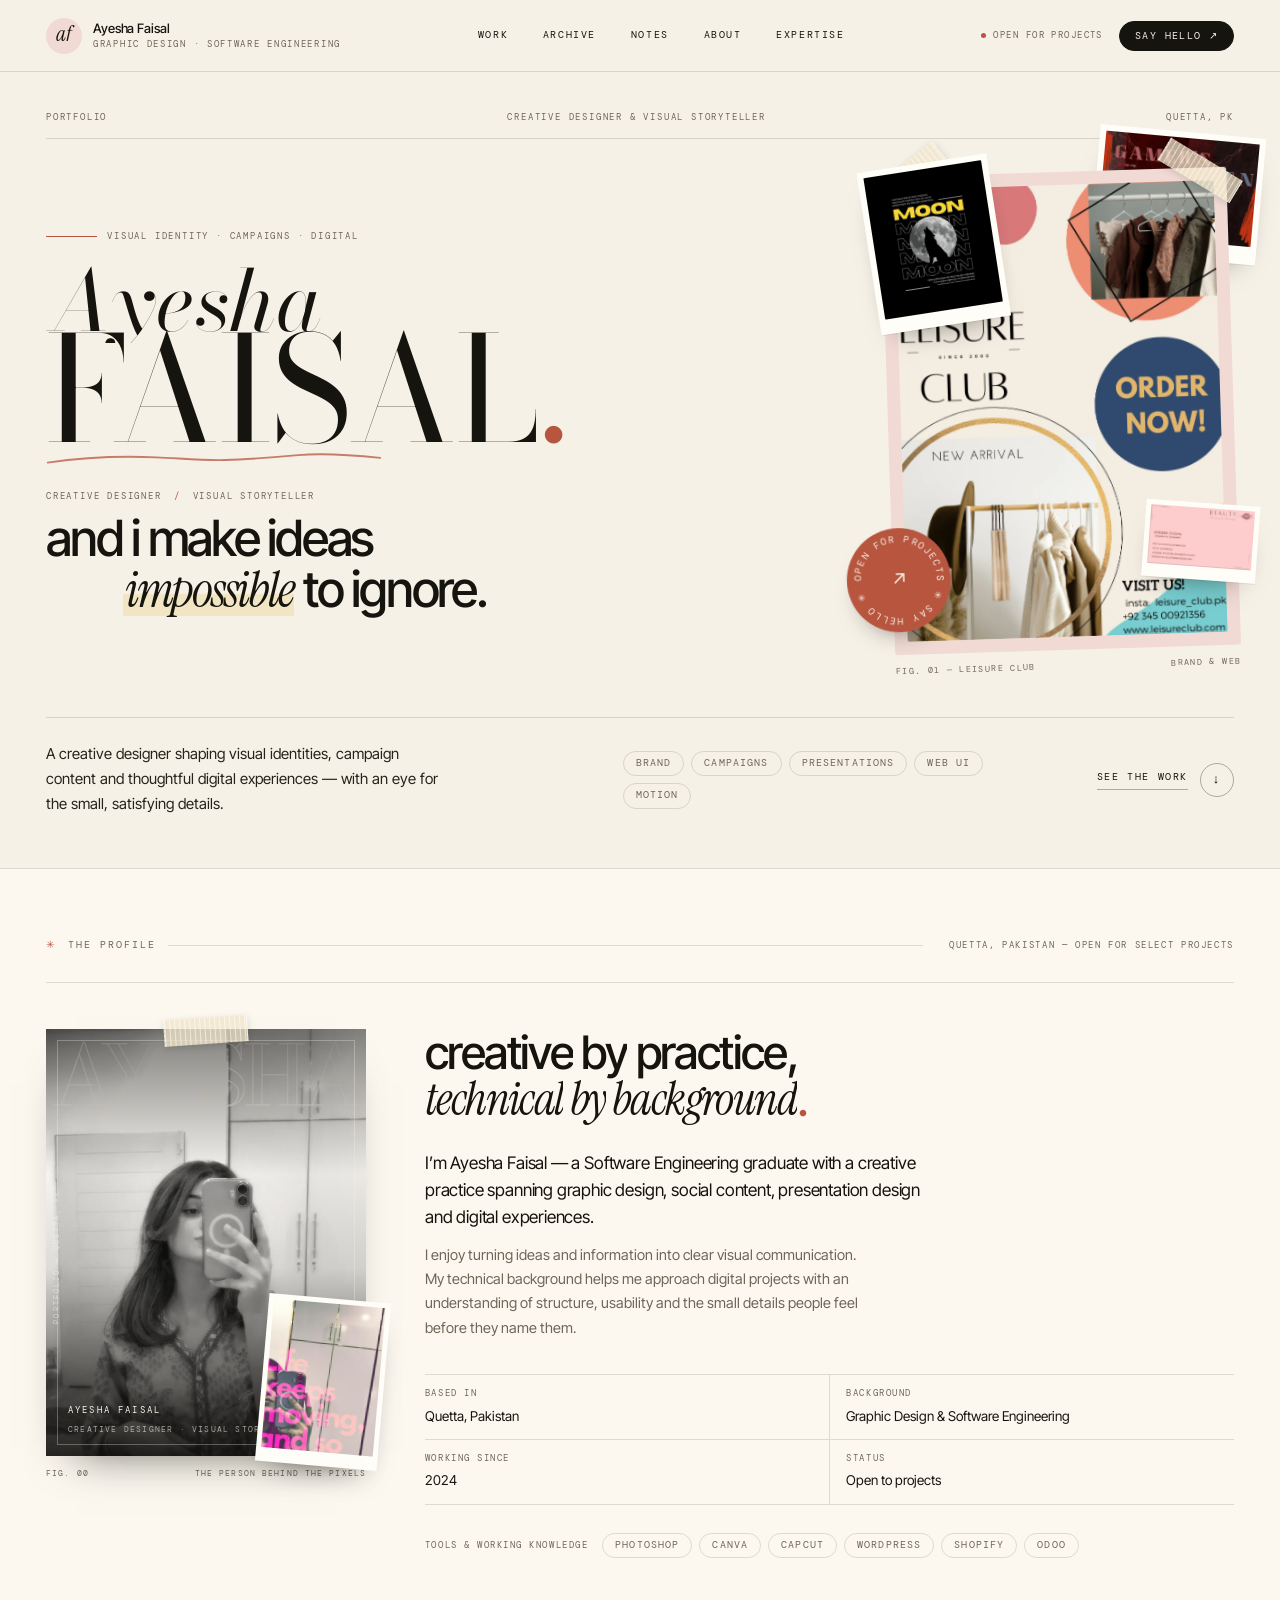
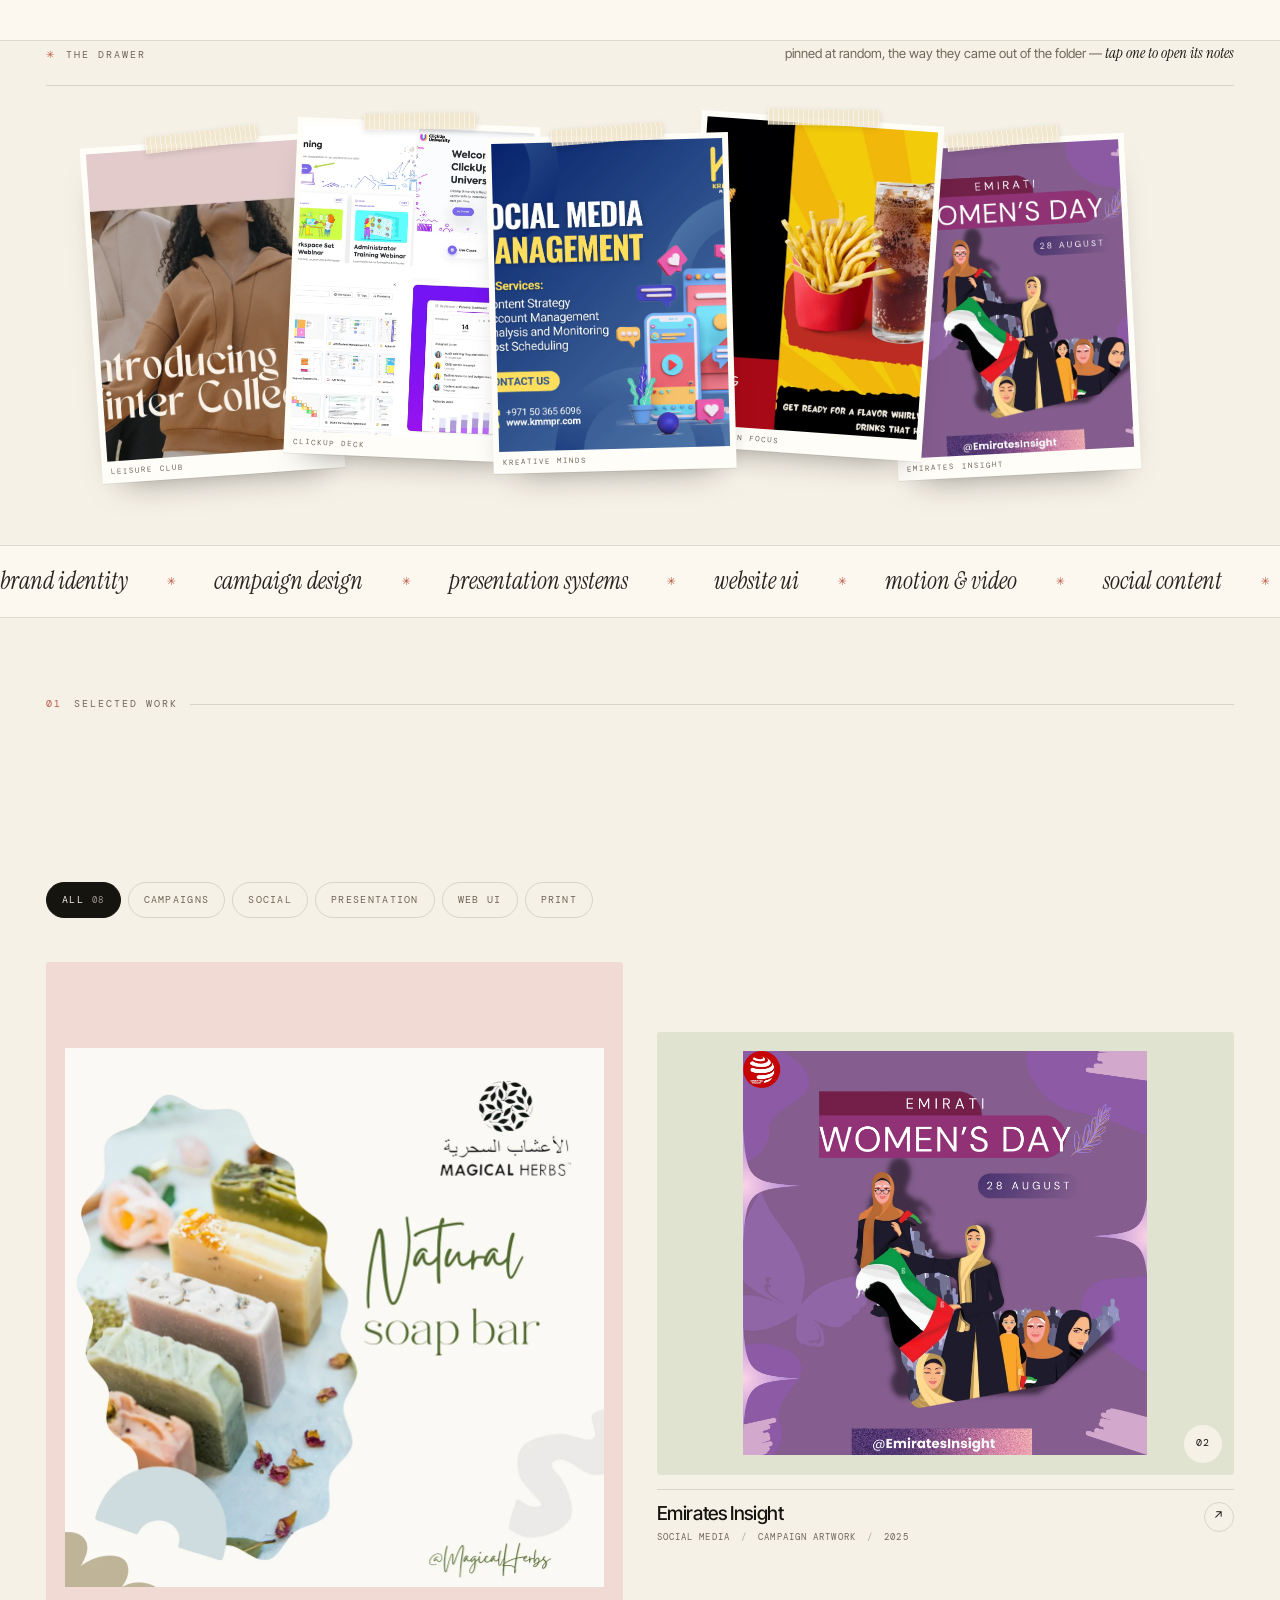
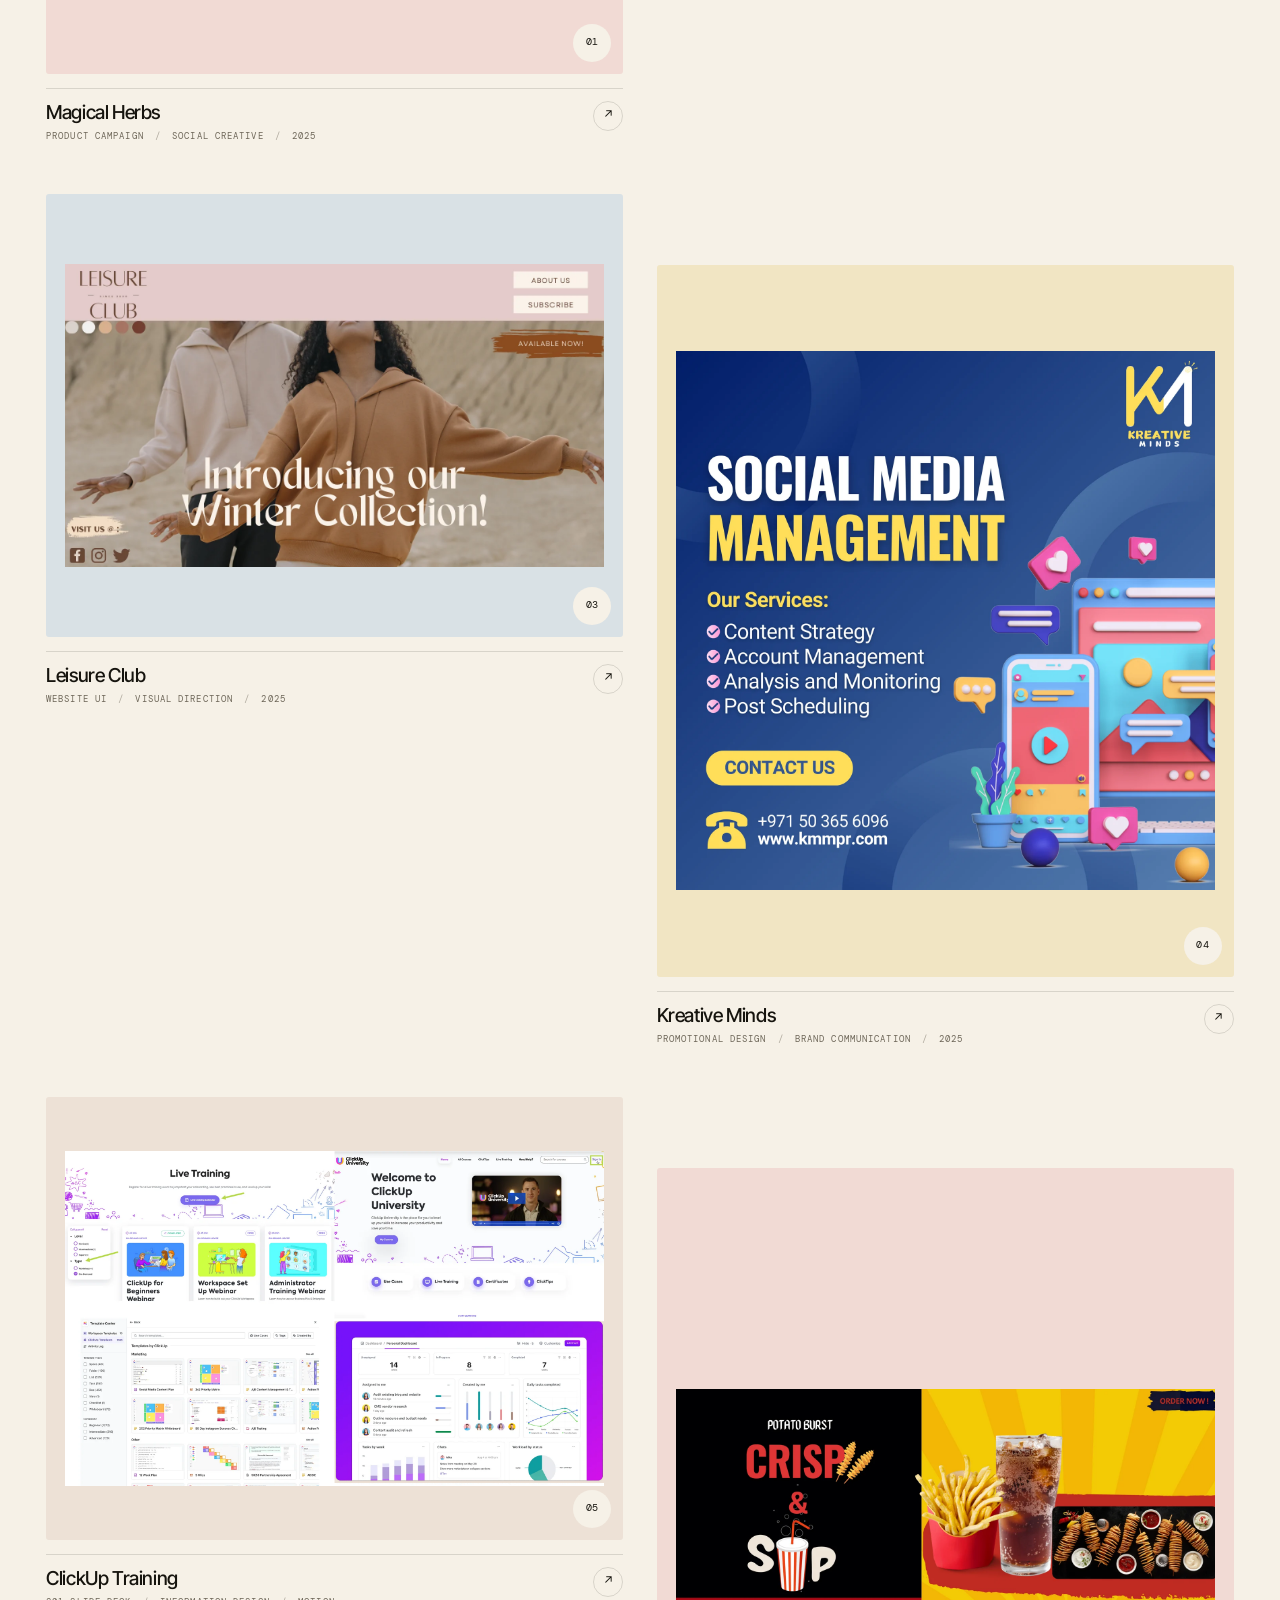
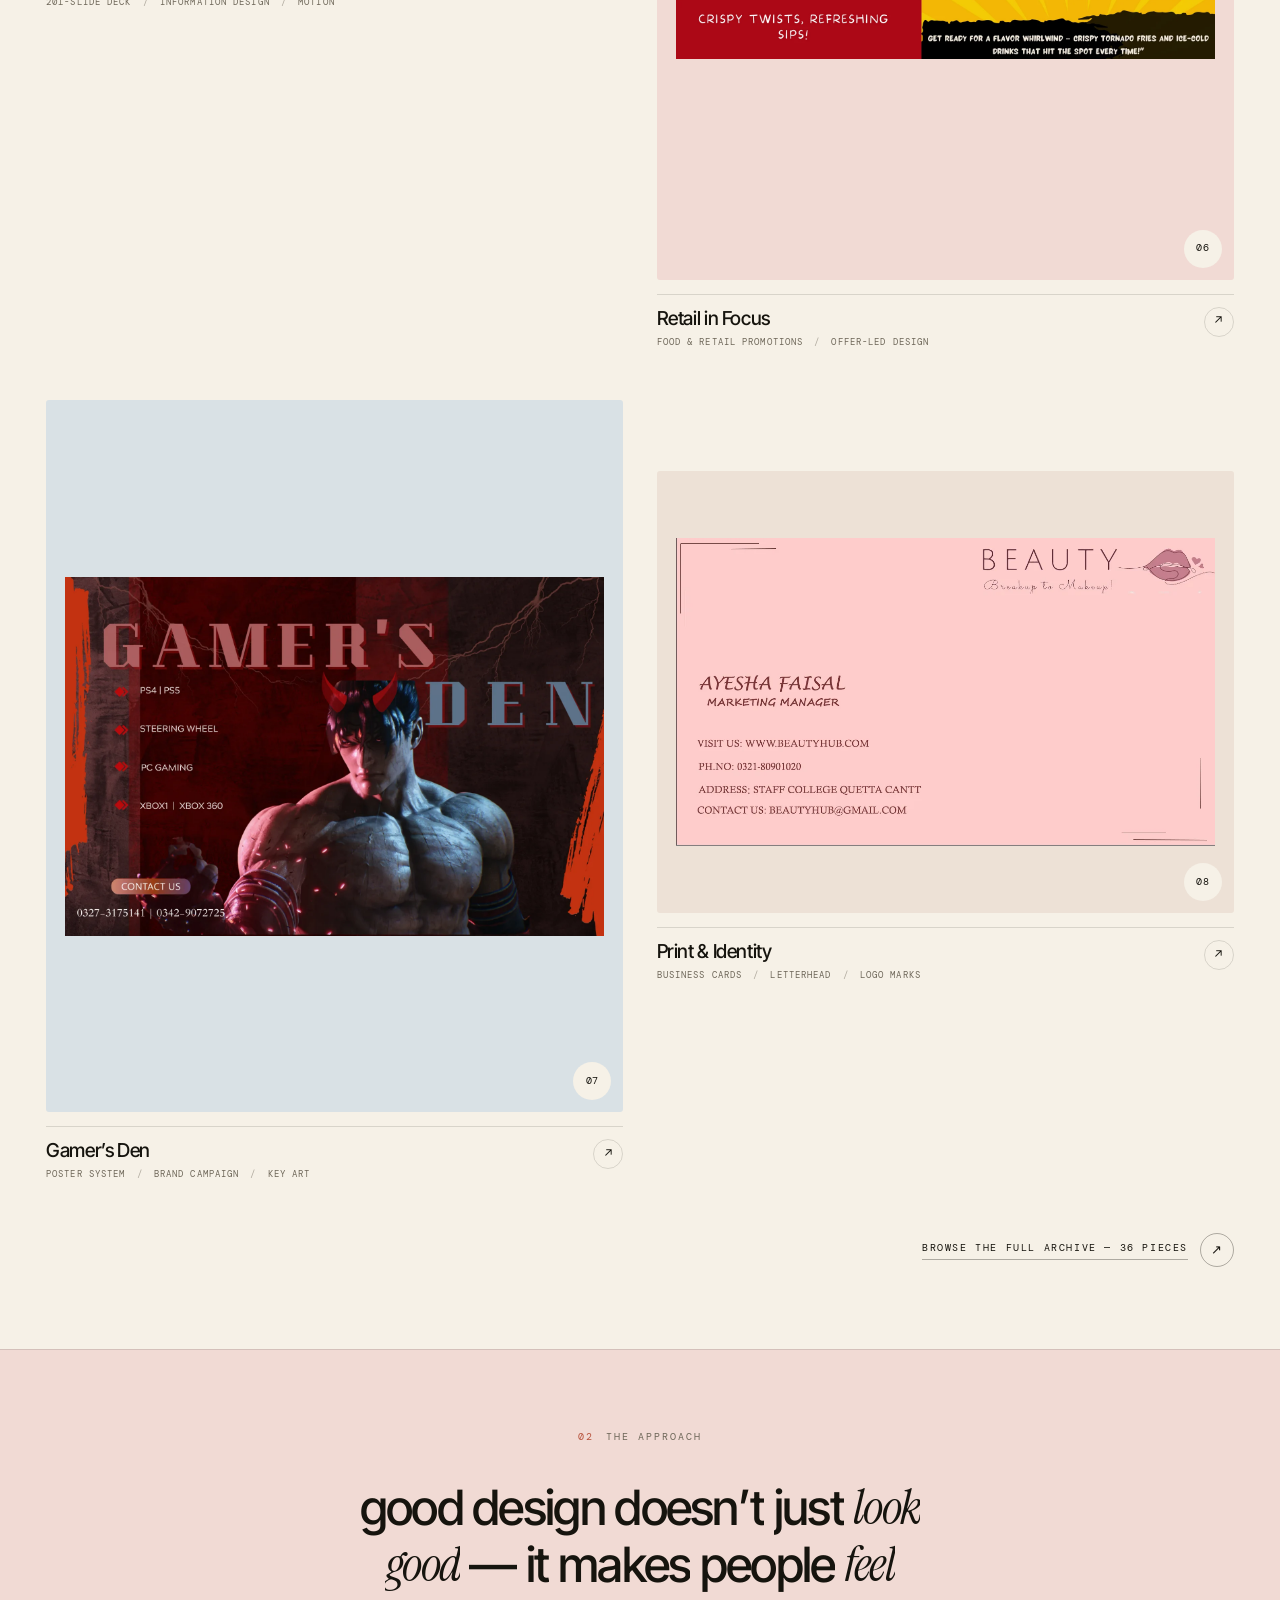
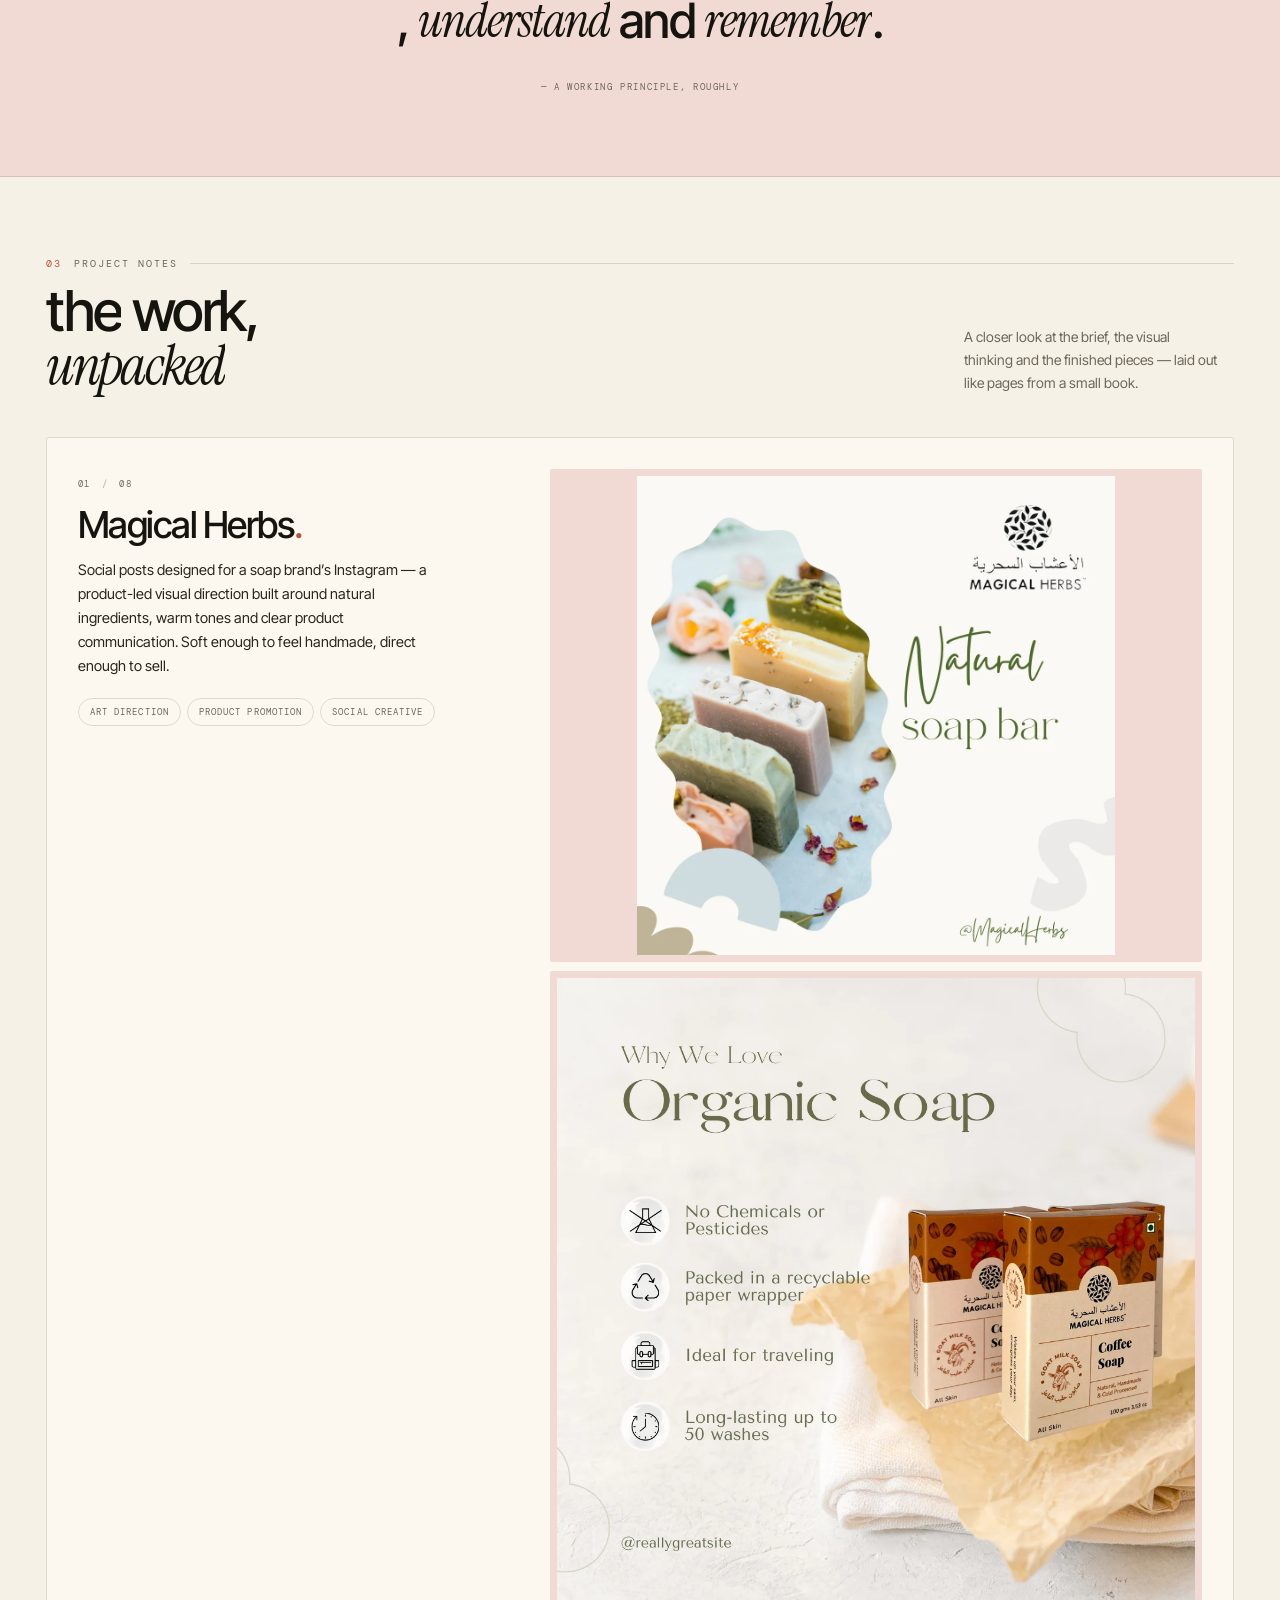
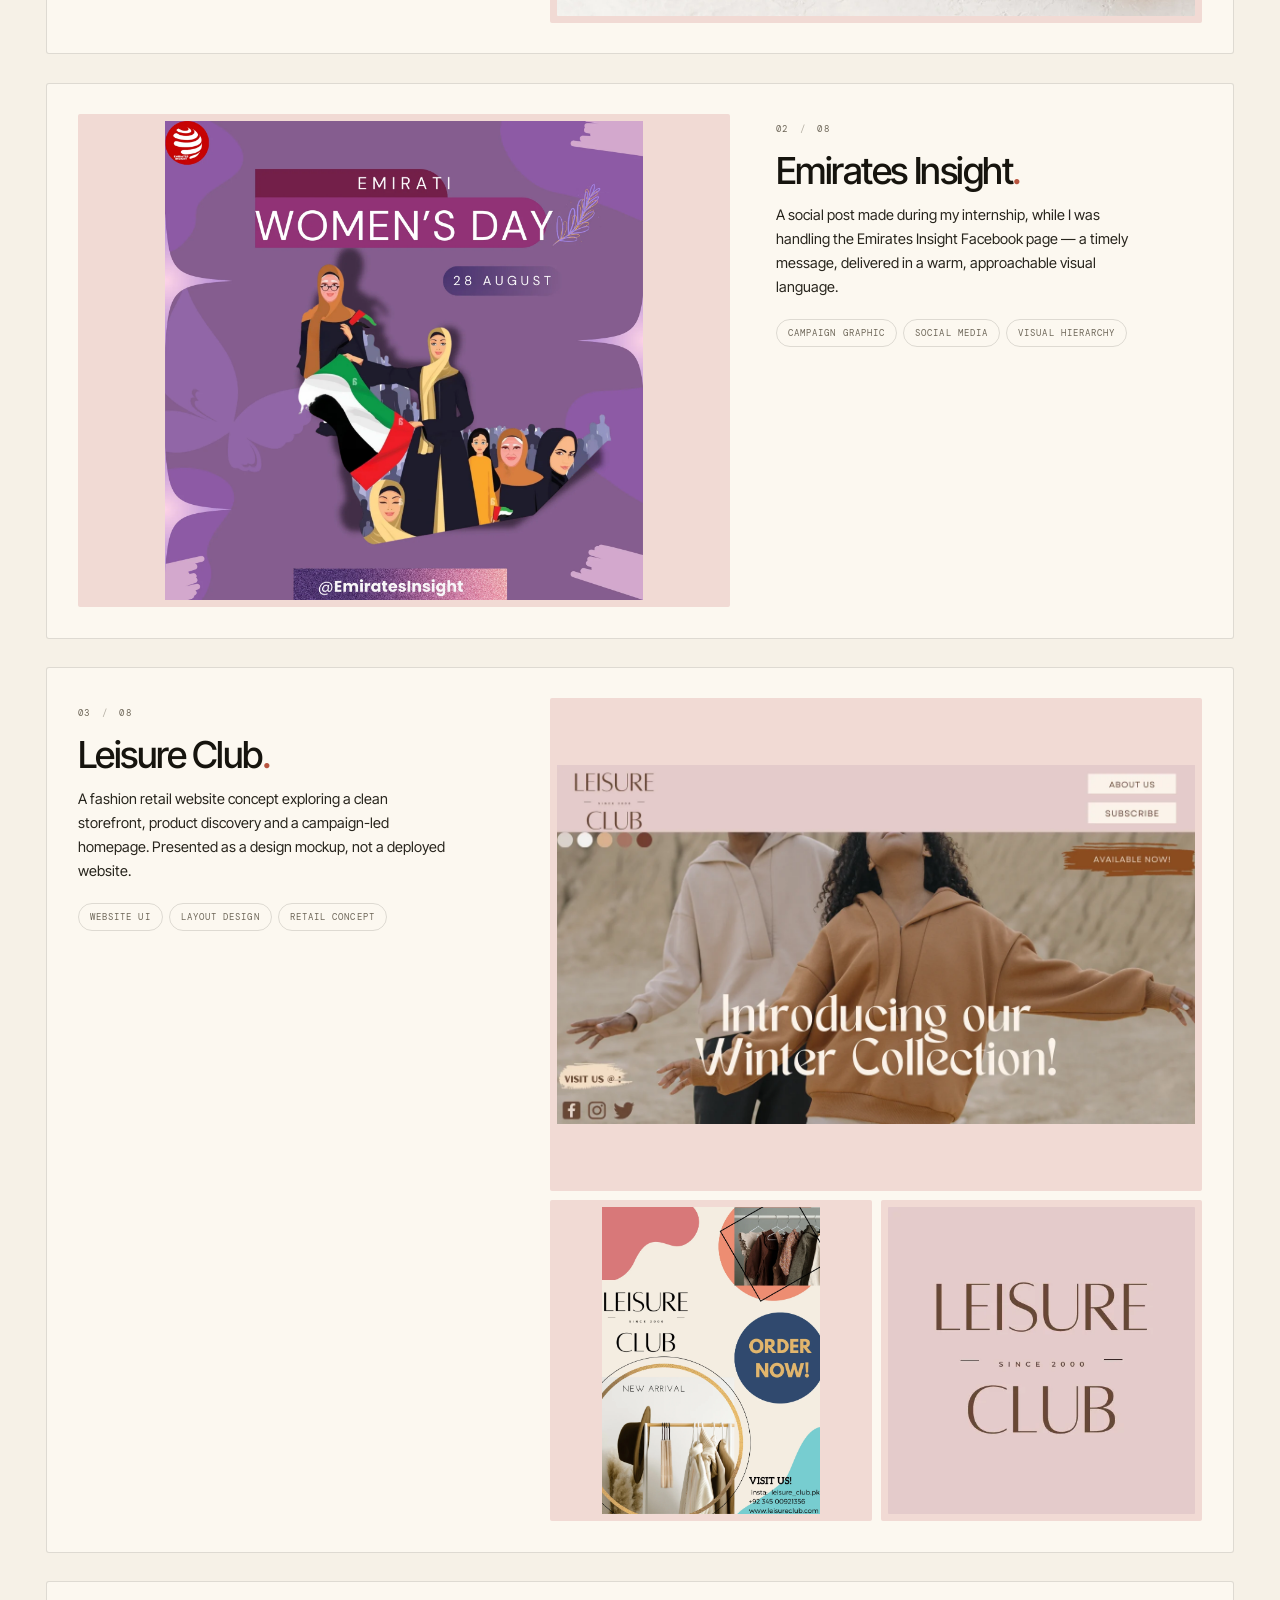
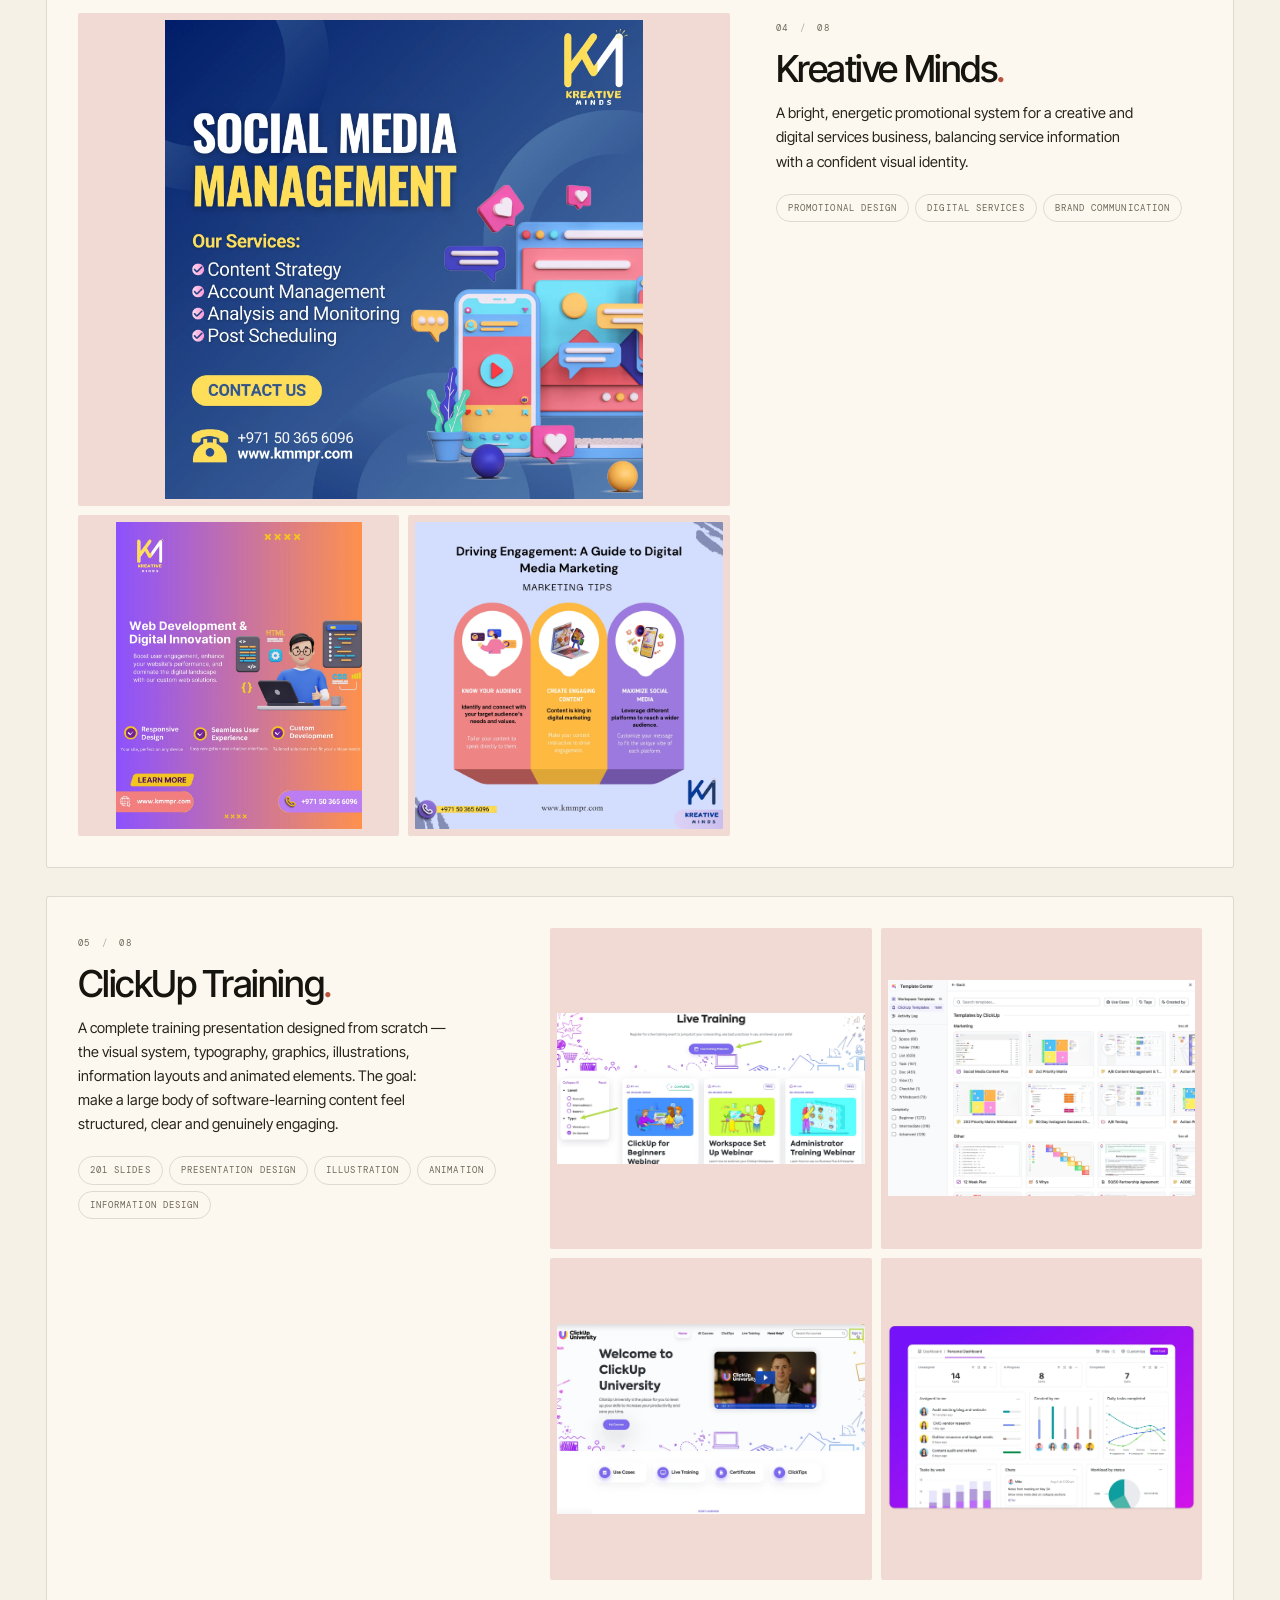
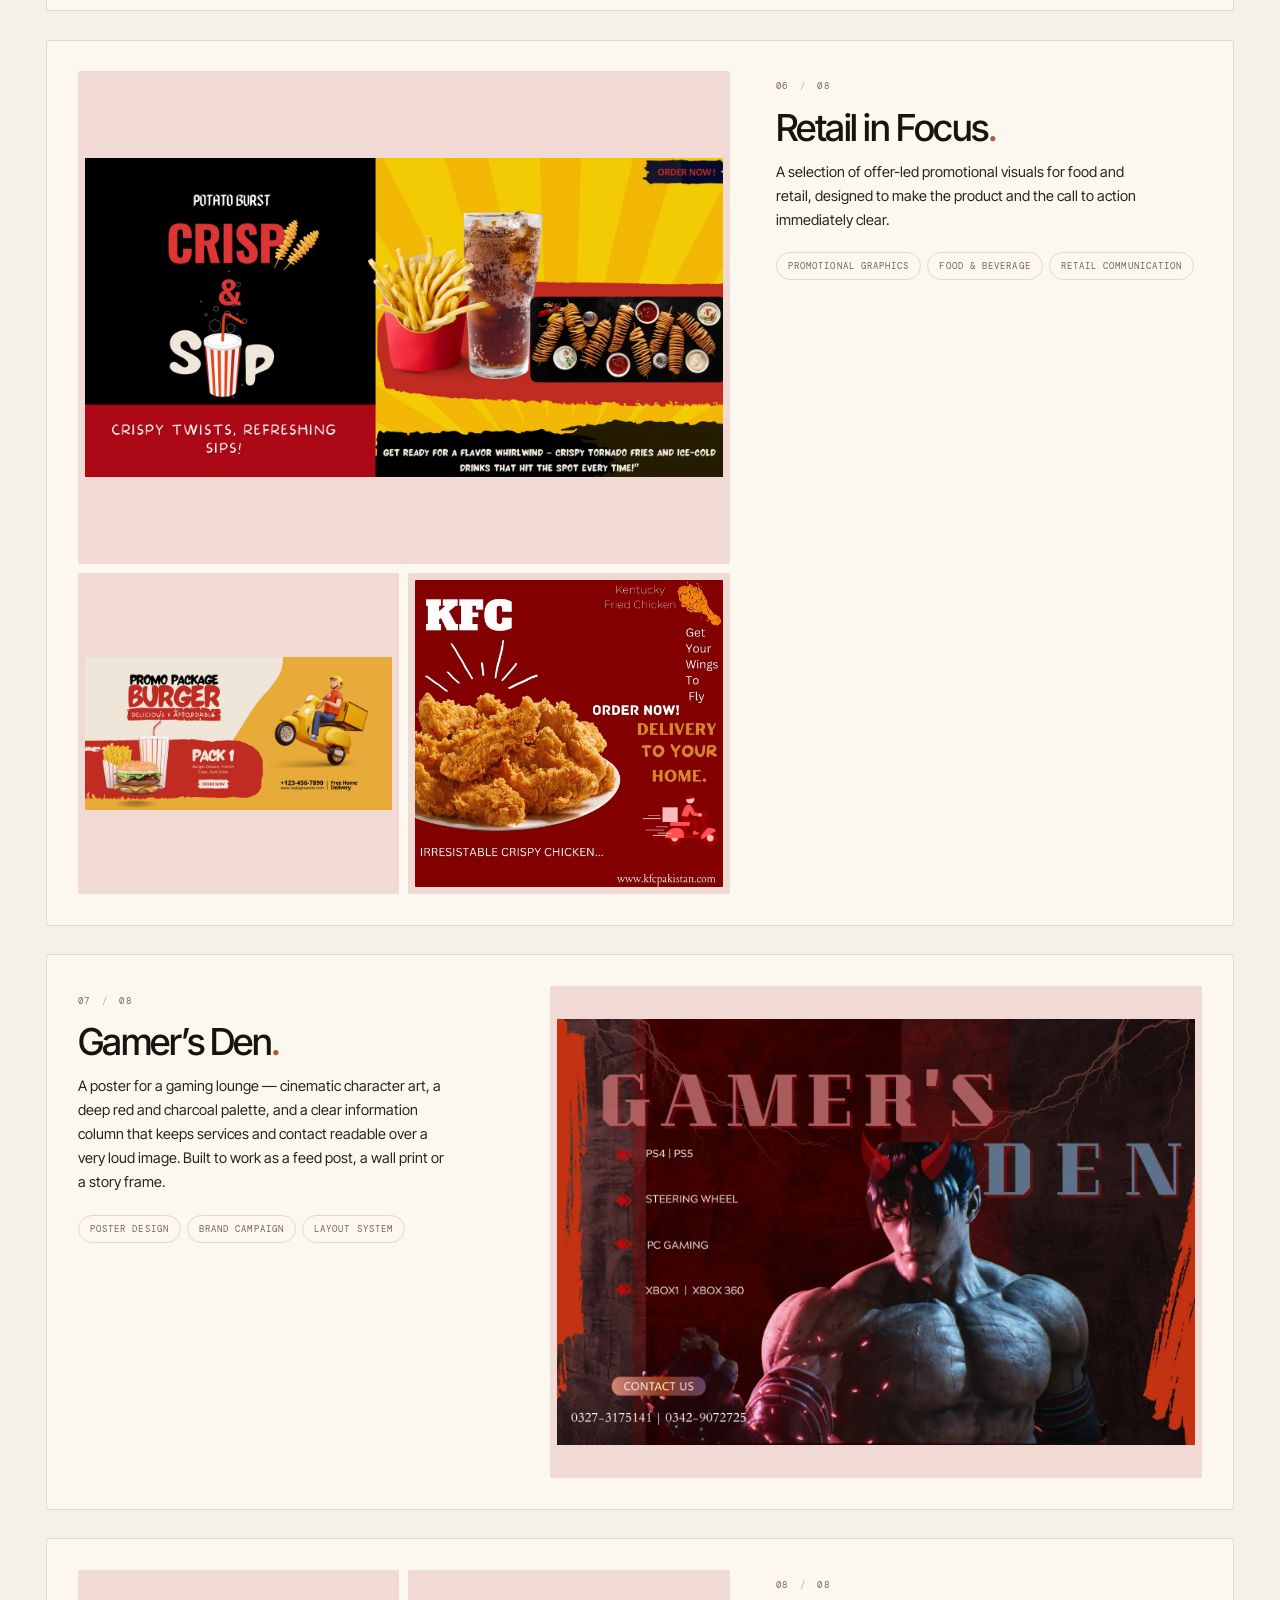
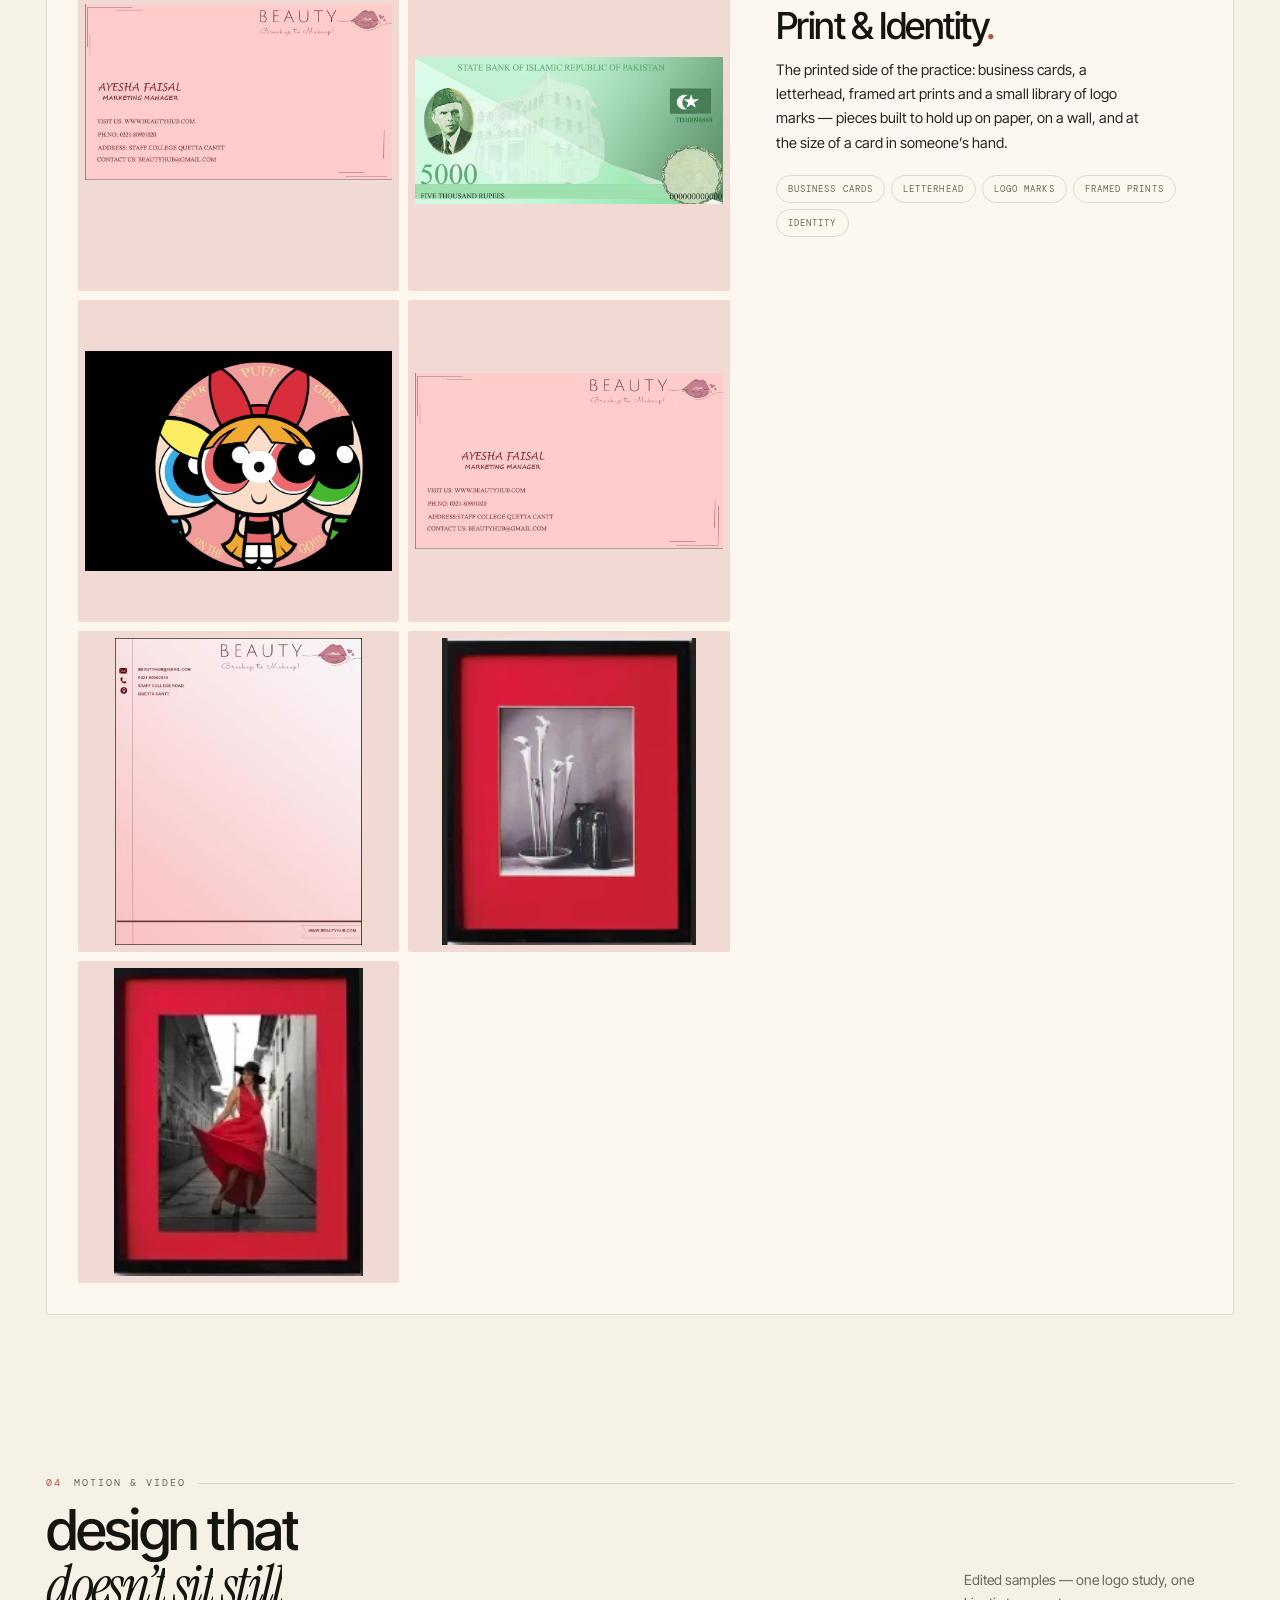
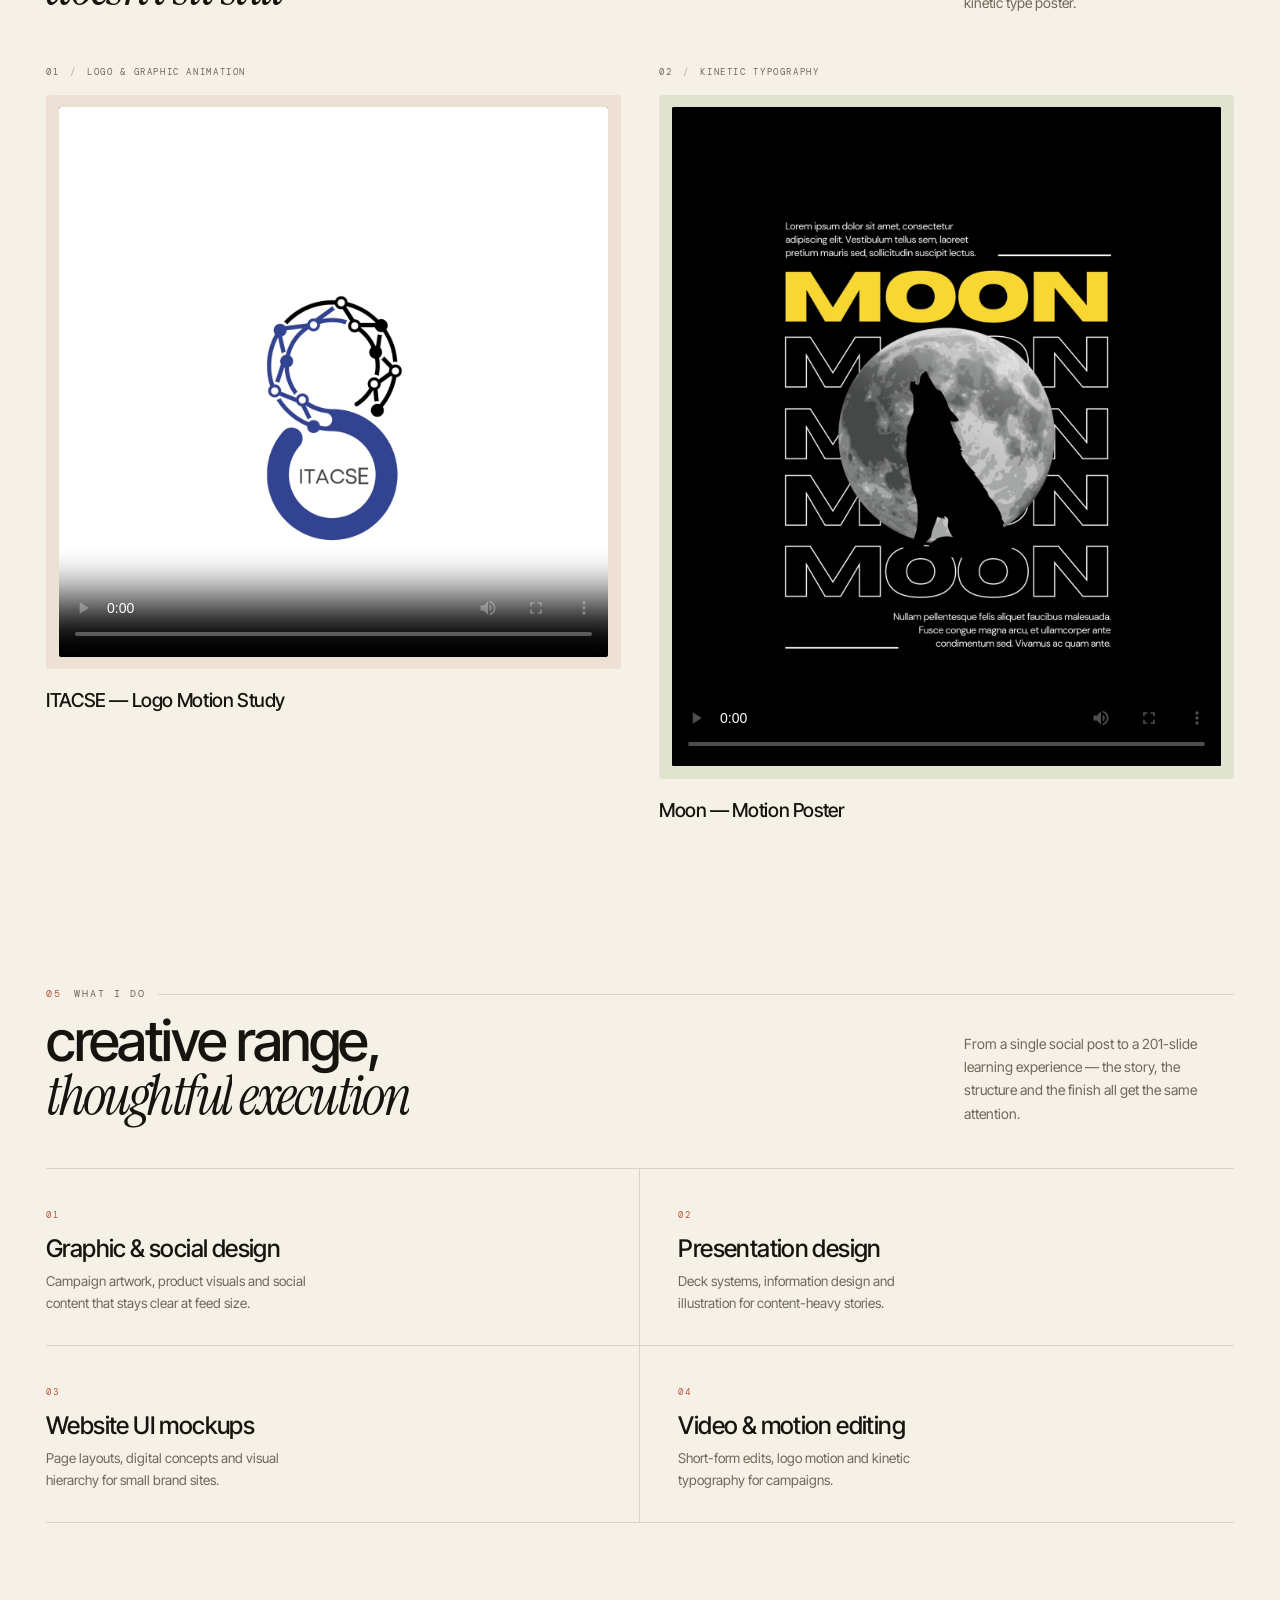
==== index.html @ 3d8cc3f0 "Portfolio site: cover, selected work, archive and motion" ====
<!doctype html>
<html lang="en" data-theme="paper">
<head>
<meta charset="utf-8">
<meta name="viewport" content="width=device-width,initial-scale=1">
<meta name="theme-color" content="#F6F1E7">
<title>Ayesha Faisal — Creative Designer &amp; Visual Storyteller</title>
<meta name="description" content="Ayesha Faisal — independent creative designer. Selected work in brand, campaigns, presentation design, website UI and motion.">
<link rel="icon" href="assets/favicon.svg" type="image/svg+xml">
<meta property="og:type" content="website">
<meta property="og:title" content="Ayesha Faisal — Creative Designer">
<meta property="og:description" content="Ideas made impossible to ignore. Selected work in brand, campaigns, presentations, website UI and motion.">
<meta property="og:image" content="assets/magical-herbs-post.webp">
<meta name="twitter:card" content="summary_large_image">
<link rel="preconnect" href="https://fonts.googleapis.com">
<link rel="preconnect" href="https://fonts.gstatic.com" crossorigin>
<link href="https://fonts.googleapis.com/css2?family=Bodoni+Moda:ital,wght@0,400;0,500;1,400;1,500&family=DM+Mono:wght@400;500&family=Instrument+Serif:ital@0;1&family=Inter+Tight:wght@300;400;500;600&display=swap" rel="stylesheet">
<link rel="stylesheet" href="styles.css?v=27">
<script>document.documentElement.classList.add('js');</script>
</head>
<body>

<div class="progress" aria-hidden="true"></div>

<!-- ===================== TOP BAR ===================== -->
<header class="topbar">
  <a class="brand" href="#top" aria-label="Ayesha Faisal — back to top">
    <span class="brand-mark" aria-hidden="true">af</span>
    <span class="brand-name">Ayesha Faisal<em>graphic design · software engineering</em></span>
  </a>

  <nav class="nav" id="nav" aria-label="Primary">
    <a href="#work">Work</a>
    <a href="archive.html">Archive</a>
    <a href="#projects">Notes</a>
    <a href="#about">About</a>
    <a href="#expertise">Expertise</a>
  </nav>

  <div class="topbar-end">
    <span class="status"><span class="dot" aria-hidden="true"></span>open for projects</span>
    <a class="pill pill-ink" href="#contact">say hello <span aria-hidden="true">↗</span></a>
  </div>

  <button class="menu-btn" aria-label="Open menu" aria-expanded="false" aria-controls="nav"><span></span><span></span></button>
</header>

<main id="top">

<!-- ===================== HERO ===================== -->
<section class="hero">
  <div class="hero-top">
    <span>portfolio</span>
    <span class="hide-sm">creative designer &amp; visual storyteller</span>
    <span>quetta, pk</span>
  </div>

  <div class="hero-grid">
    <div class="hero-left">
      <p class="cover-eyebrow reveal"><span class="eyebrow-rule" aria-hidden="true"></span>visual identity · campaigns · digital</p>

      <h1 class="cover-name reveal" data-split>
        <span class="ln n1"><em>Ayesha</em></span>
        <span class="ln n2">Faisal<span class="dot-end">.</span></span>
      </h1>

      <svg class="scribble" viewBox="0 0 600 26" preserveAspectRatio="none" aria-hidden="true">
        <path d="M3 18C60 9 128 5 196 8c44 2 82 6 122 5 46-1 88-5 130-9 44-4 90-1 146 5" fill="none" stroke="currentColor" stroke-width="3.4" stroke-linecap="round"/>
      </svg>

      <p class="cover-role reveal" data-delay="1"><span>creative designer</span><i aria-hidden="true">/</i><span>visual storyteller</span></p>

      <p class="hero-lines reveal" data-delay="2">
        <span class="ln a">and i make ideas</span>
        <span class="ln b"><em>impossible</em> to ignore.</span>
      </p>
    </div>

    <figure class="hero-plate reveal" data-delay="1">
      <a class="scrap-back" href="#gameden" data-parallax="18" aria-label="Gamer’s Den — poster">
        <img src="assets/gamers-den-c.webp" alt="Gamer’s Den gaming lounge poster">
      </a>
      <a class="scrap-under" href="#motion" data-parallax="28" aria-label="Moon — kinetic typography poster">
        <img src="assets/moon-typography-poster.webp" alt="Moon kinetic typography poster">
      </a>
      <div class="hero-plate-img tilt">
        <img src="assets/leisure-club-brand.webp" alt="Leisure Club fashion brand graphic in soft pink tones" width="1273" height="1800">
        <span class="tape tape-a" aria-hidden="true"></span>
        <span class="tape tape-b" aria-hidden="true"></span>
      </div>
      <a class="scrap-front" href="#print" data-parallax="38" aria-label="Business cards — print design">
        <img src="assets/card-business.webp" alt="Business card design">
      </a>
      <figcaption><span>fig. 01 — leisure club</span><span>brand &amp; web</span></figcaption>
      <a class="seal" href="#contact" aria-label="Open for projects — say hello">
        <span class="seal-ring" aria-hidden="true">
          <svg viewBox="0 0 120 120">
            <defs><path id="sealPath" d="M60,60 m-44,0 a44,44 0 1,1 88,0 a44,44 0 1,1 -88,0"/></defs>
            <text><textPath href="#sealPath">open for projects ✳ say hello ✳</textPath></text>
          </svg>
        </span>
        <span class="seal-arrow" aria-hidden="true">↗</span>
      </a>
    </figure>
  </div>

  <div class="hero-row">
    <p class="lede">A creative designer shaping visual identities, campaign content and thoughtful digital experiences — with an eye for the small, satisfying details.</p>
    <ul class="pills hero-tags">
      <li>brand</li><li>campaigns</li><li>presentations</li><li>web ui</li><li>motion</li>
    </ul>
    <a class="link-big" href="#work"><span>see the work</span><span class="ring" aria-hidden="true">↓</span></a>
  </div>

</section>

<!-- ===================== PROFILE ===================== -->
<section class="about profile" id="about">
  <div class="profile-head">
    <p class="kicker"><b>✳</b><span>the profile</span></p>
    <p class="profile-meta">quetta, pakistan — open for select projects</p>
  </div>

  <div class="profile-grid">
    <figure class="profile-card reveal">
      <span class="tape tape-p" aria-hidden="true"></span>
      <div class="profile-portrait tilt">
        <img class="pf-photo" src="assets/ayesha-portrait.webp" alt="Ayesha Faisal, portrait" width="760" height="1014">
        <span class="pf-big" aria-hidden="true">ayesha</span>
        <span class="pf-side" aria-hidden="true">portfolio — quetta, pk</span>
        <span class="pf-name">ayesha faisal</span>
        <span class="pf-role">creative designer · visual storyteller</span>
      </div>
      <span class="pf-second" aria-hidden="true"><img src="assets/ayesha-portrait-alt.webp" alt=""></span>
      <figcaption><span>fig. 00</span><span>the person behind the pixels</span></figcaption>
    </figure>

    <div class="profile-copy">
      <h2 class="reveal" data-split>creative by practice,<br><em>technical by background</em><span class="dot-end">.</span></h2>
      <p class="lead reveal" data-delay="1">I’m Ayesha Faisal — a Software Engineering graduate with a creative practice spanning graphic design, social content, presentation design and digital experiences.</p>
      <p class="reveal" data-delay="1">I enjoy turning ideas and information into clear visual communication. My technical background helps me approach digital projects with an understanding of structure, usability and the small details people feel before they name them.</p>

      <dl class="profile-facts reveal" data-delay="2">
        <div><dt>based in</dt><dd>Quetta, Pakistan</dd></div>
        <div><dt>background</dt><dd>Graphic Design &amp; Software Engineering</dd></div>
        <div><dt>working since</dt><dd>2024</dd></div>
        <div><dt>status</dt><dd>Open to projects</dd></div>
      </dl>

      <div class="profile-tools reveal" data-delay="2">
        <span>tools &amp; working knowledge</span>
        <ul class="pills"><li>Photoshop</li><li>Canva</li><li>CapCut</li><li>WordPress</li><li>Shopify</li><li>Odoo</li></ul>
      </div>
    </div>
  </div>
</section>

<!-- ===================== CUT-OUT WALL ===================== -->
<section class="cutwall" aria-label="Pieces from the drawer">
  <div class="cutwall-head">
    <p class="kicker"><b>✳</b><span>the drawer</span></p>
    <p class="cutwall-note">pinned at random, the way they came out of the folder — <em>tap one to open its notes</em></p>
  </div>
  <div class="cutwall-stage">
    <a class="cutw" href="#leisure">
      <img src="assets/leisure-club-website.webp" alt="Leisure Club website interface" loading="lazy">
      <span>leisure club</span>
    </a>
    <a class="cutw" href="#clickup">
      <img src="assets/clickup-training-collage.webp" alt="ClickUp training deck slide spread" loading="lazy">
      <span>clickup deck</span>
    </a>
    <a class="cutw" href="#km">
      <img src="assets/kreative-minds-social.webp" alt="Kreative Minds social media creative" loading="lazy">
      <span>kreative minds</span>
    </a>
    <a class="cutw" href="#retail">
      <img src="assets/burger-promotion.webp" alt="Burger promotion design" loading="lazy">
      <span>retail in focus</span>
    </a>
    <a class="cutw" href="#emirates">
      <img src="assets/emirates-insight.webp" alt="Emirates Insight campaign artwork" loading="lazy">
      <span>emirates insight</span>
    </a>
  </div>
</section>

<!-- ===================== MARQUEE ===================== -->
<div class="band" aria-hidden="true">
  <div class="marquee">
    <div class="track">
      <span>brand identity <b>✳</b></span><span>campaign design <b>✳</b></span><span>presentation systems <b>✳</b></span><span>website ui <b>✳</b></span><span>motion &amp; video <b>✳</b></span><span>social content <b>✳</b></span>
    </div>
    <div class="track">
      <span>brand identity <b>✳</b></span><span>campaign design <b>✳</b></span><span>presentation systems <b>✳</b></span><span>website ui <b>✳</b></span><span>motion &amp; video <b>✳</b></span><span>social content <b>✳</b></span>
    </div>
  </div>
</div>

<!-- ===================== WORK ===================== -->
<section class="section" id="work">
  <div class="sec-head">
    <p class="kicker"><b>01</b><span>selected work</span></p>
    <h2 class="reveal" data-split>a few things i’ve<br><em>brought to life</em></h2>
    <p class="sec-note reveal" data-delay="1">Commissioned creative work, visual campaigns, presentation design, printed identity and website interface concepts. Eight projects, each made to be looked at twice.</p>
  </div>

  <div class="filters" role="group" aria-label="Filter projects">
    <button class="is-on" data-filter="all">all <small>08</small></button>
    <button data-filter="campaign">campaigns</button>
    <button data-filter="social">social</button>
    <button data-filter="presentation">presentation</button>
    <button data-filter="web">web ui</button>
    <button data-filter="print">print</button>
  </div>

  <div class="projects">
    <article class="project reveal" data-tags="campaign">
      <a class="hit" href="#magical">
        <div class="plate pt-rose">
          <div class="plate-img ratio-45"><img src="assets/magical-herbs-post.webp" alt="Magical Herbs natural soap bar campaign" loading="lazy"></div>
          <span class="badge">01</span>
        </div>
        <div class="p-meta">
          <div>
            <h3>Magical Herbs</h3>
            <p>product campaign <i>/</i> social creative <i>/</i> 2025</p>
          </div>
          <span class="arrow" aria-hidden="true">↗</span>
        </div>
      </a>
    </article>

    <article class="project reveal" data-tags="social">
      <a class="hit" href="#emirates">
        <div class="plate pt-sage">
          <div class="plate-img ratio-43"><img src="assets/emirates-insight.webp" alt="Emirates Insight Emirati Women's Day campaign graphic" loading="lazy"></div>
          <span class="badge">02</span>
        </div>
        <div class="p-meta">
          <div>
            <h3>Emirates Insight</h3>
            <p>social media <i>/</i> campaign artwork <i>/</i> 2025</p>
          </div>
          <span class="arrow" aria-hidden="true">↗</span>
        </div>
      </a>
    </article>

    <article class="project reveal" data-tags="web">
      <a class="hit" href="#leisure">
        <div class="plate pt-mist">
          <div class="plate-img ratio-43"><img src="assets/leisure-club-website.webp" alt="Leisure Club fashion website interface mockup" loading="lazy"></div>
          <span class="badge">03</span>
        </div>
        <div class="p-meta">
          <div>
            <h3>Leisure Club</h3>
            <p>website ui <i>/</i> visual direction <i>/</i> 2025</p>
          </div>
          <span class="arrow" aria-hidden="true">↗</span>
        </div>
      </a>
    </article>

    <article class="project reveal" data-tags="social campaign">
      <a class="hit" href="#km">
        <div class="plate pt-butter">
          <div class="plate-img ratio-45"><img src="assets/kreative-minds-social.webp" alt="Kreative Minds social media management creative" loading="lazy"></div>
          <span class="badge">04</span>
        </div>
        <div class="p-meta">
          <div>
            <h3>Kreative Minds</h3>
            <p>promotional design <i>/</i> brand communication <i>/</i> 2025</p>
          </div>
          <span class="arrow" aria-hidden="true">↗</span>
        </div>
      </a>
    </article>

    <article class="project reveal" data-tags="presentation">
      <a class="hit" href="#clickup">
        <div class="plate pt-shell">
          <div class="plate-img ratio-43"><img src="assets/clickup-training-collage.webp" alt="Collage of ClickUp training presentation slides" loading="lazy"></div>
          <span class="badge">05</span>
        </div>
        <div class="p-meta">
          <div>
            <h3>ClickUp Training</h3>
            <p>201-slide deck <i>/</i> information design <i>/</i> motion</p>
          </div>
          <span class="arrow" aria-hidden="true">↗</span>
        </div>
      </a>
    </article>

    <article class="project reveal" data-tags="campaign">
      <a class="hit" href="#retail">
        <div class="plate pt-rose">
          <div class="plate-img ratio-45"><img src="assets/burger-promotion.webp" alt="Burger promotional campaign design" loading="lazy"></div>
          <span class="badge">06</span>
        </div>
        <div class="p-meta">
          <div>
            <h3>Retail in Focus</h3>
            <p>food &amp; retail promotions <i>/</i> offer-led design</p>
          </div>
          <span class="arrow" aria-hidden="true">↗</span>
        </div>
      </a>
    </article>
    <article class="project reveal" data-tags="campaign">
      <a class="hit" href="#gameden">
        <div class="plate pt-mist">
          <div class="plate-img ratio-45"><img src="assets/gamers-den-c.webp" alt="Gamer's Den gaming lounge poster" loading="lazy"></div>
          <span class="badge">07</span>
        </div>
        <div class="p-meta">
          <div>
            <h3>Gamer’s Den</h3>
            <p>poster system <i>/</i> brand campaign <i>/</i> key art</p>
          </div>
          <span class="arrow" aria-hidden="true">↗</span>
        </div>
      </a>
    </article>

    <article class="project reveal" data-tags="print">
      <a class="hit" href="#print">
        <div class="plate pt-shell">
          <div class="plate-img ratio-43"><img src="assets/card-business.webp" alt="Business card design" loading="lazy"></div>
          <span class="badge">08</span>
        </div>
        <div class="p-meta">
          <div>
            <h3>Print &amp; Identity</h3>
            <p>business cards <i>/</i> letterhead <i>/</i> logo marks</p>
          </div>
          <span class="arrow" aria-hidden="true">↗</span>
        </div>
      </a>
    </article>
  </div>

  <p class="more-link reveal">
    <a class="link-big" href="archive.html"><span>browse the full archive — 36 pieces</span><span class="ring" aria-hidden="true">↗</span></a>
  </p>
</section>

<!-- ===================== STATEMENT ===================== -->
<section class="statement" id="manifesto">
  <p class="kicker"><b>02</b><span>the approach</span></p>
  <p class="quote reveal" data-split>good design doesn’t just <em>look good</em> — it makes people <em>feel</em>, <em>understand</em> and <em>remember</em>.</p>
  <span class="quote-sign">— a working principle, roughly</span>
</section>

<!-- ===================== PROJECT NOTES ===================== -->
<section class="section notes" id="projects">
  <div class="sec-head">
    <p class="kicker"><b>03</b><span>project notes</span></p>
    <h2 class="reveal" data-split>the work,<br><em>unpacked</em></h2>
    <p class="sec-note reveal" data-delay="1">A closer look at the brief, the visual thinking and the finished pieces — laid out like pages from a small book.</p>
  </div>

  <div class="case-list">

    <article class="case reveal" id="magical">
      <div class="case-text">
        <span class="case-no">01 <i>/</i> 08</span>
        <h3>Magical Herbs<span>.</span></h3>
        <p>Social posts designed for a soap brand’s Instagram — a product-led visual direction built around natural ingredients, warm tones and clear product communication. Soft enough to feel handmade, direct enough to sell.</p>
        <ul class="tags"><li>art direction</li><li>product promotion</li><li>social creative</li></ul>
      </div>
      <div class="case-media">
        <figure class="shot pt-rose wide"><img src="assets/magical-herbs-post.webp" alt="Natural soap bar product post" loading="lazy"></figure>
        <figure class="shot pt-butter"><img src="assets/magical-herbs-range.webp" alt="Natural soap range promotion" loading="lazy"></figure>
      </div>
    </article>

    <article class="case reveal" id="emirates">
      <div class="case-text">
        <span class="case-no">02 <i>/</i> 08</span>
        <h3>Emirates Insight<span>.</span></h3>
        <p>A social post made during my internship, while I was handling the Emirates Insight Facebook page — a timely message, delivered in a warm, approachable visual language.</p>
        <ul class="tags"><li>campaign graphic</li><li>social media</li><li>visual hierarchy</li></ul>
      </div>
      <div class="case-media">
        <figure class="shot pt-sage wide"><img src="assets/emirates-insight.webp" alt="Emirates Insight Emirati Women's Day campaign" loading="lazy"></figure>
      </div>
    </article>

    <article class="case reveal" id="leisure">
      <div class="case-text">
        <span class="case-no">03 <i>/</i> 08</span>
        <h3>Leisure Club<span>.</span></h3>
        <p>A fashion retail website concept exploring a clean storefront, product discovery and a campaign-led homepage. Presented as a design mockup, not a deployed website.</p>
        <ul class="tags"><li>website ui</li><li>layout design</li><li>retail concept</li></ul>
      </div>
      <div class="case-media">
        <figure class="shot pt-mist wide"><img src="assets/leisure-club-website.webp" alt="Leisure Club website interface mockup" loading="lazy"></figure>
        <figure class="shot pt-rose"><img src="assets/leisure-club-brand.webp" alt="Leisure Club promotional brand graphic" loading="lazy"></figure>
        <figure class="shot pt-shell"><img src="assets/leisure-club-logo.webp" alt="Leisure Club logo" loading="lazy"></figure>
      </div>
    </article>

    <article class="case reveal" id="km">
      <div class="case-text">
        <span class="case-no">04 <i>/</i> 08</span>
        <h3>Kreative Minds<span>.</span></h3>
        <p>A bright, energetic promotional system for a creative and digital services business, balancing service information with a confident visual identity.</p>
        <ul class="tags"><li>promotional design</li><li>digital services</li><li>brand communication</li></ul>
      </div>
      <div class="case-media">
        <figure class="shot pt-butter wide"><img src="assets/kreative-minds-social.webp" alt="Kreative Minds social media services design" loading="lazy"></figure>
        <figure class="shot pt-shell"><img src="assets/km-marketing-website.webp" alt="KM Marketing web development promotional design" loading="lazy"></figure>
        <figure class="shot pt-butter"><img src="assets/marketing-tips.webp" alt="Digital marketing educational infographic" loading="lazy"></figure>
      </div>
    </article>

    <article class="case reveal" id="clickup">
      <div class="case-text">
        <span class="case-no">05 <i>/</i> 08</span>
        <h3>ClickUp Training<span>.</span></h3>
        <p>A complete training presentation designed from scratch — the visual system, typography, graphics, illustrations, information layouts and animated elements. The goal: make a large body of software-learning content feel structured, clear and genuinely engaging.</p>
        <ul class="tags"><li>201 slides</li><li>presentation design</li><li>illustration</li><li>animation</li><li>information design</li></ul>
      </div>
      <div class="case-media four">
        <figure class="shot pt-shell"><img src="assets/clickup-cover.webp" alt="ClickUp training presentation cover" loading="lazy"></figure>
        <figure class="shot pt-sage"><img src="assets/clickup-contents.webp" alt="ClickUp training table of contents" loading="lazy"></figure>
        <figure class="shot pt-butter"><img src="assets/clickup-teaching.webp" alt="ClickUp training instructional slide" loading="lazy"></figure>
        <figure class="shot pt-mist"><img src="assets/clickup-methods.webp" alt="ClickUp project management methods slide" loading="lazy"></figure>
      </div>
    </article>

    <article class="case reveal" id="retail">
      <div class="case-text">
        <span class="case-no">06 <i>/</i> 08</span>
        <h3>Retail in Focus<span>.</span></h3>
        <p>A selection of offer-led promotional visuals for food and retail, designed to make the product and the call to action immediately clear.</p>
        <ul class="tags"><li>promotional graphics</li><li>food &amp; beverage</li><li>retail communication</li></ul>
      </div>
      <div class="case-media">
        <figure class="shot pt-rose wide"><img src="assets/burger-promotion.webp" alt="Burger delivery promotion" loading="lazy"></figure>
        <figure class="shot pt-sage"><img src="assets/food-promo.webp" alt="Crispy food and drink promotion" loading="lazy"></figure>
        <figure class="shot pt-butter"><img src="assets/kfc-promotion.webp" alt="Fried chicken promotional artwork" loading="lazy"></figure>
      </div>
    </article>

    <article class="case reveal" id="gameden">
      <div class="case-text">
        <span class="case-no">07 <i>/</i> 08</span>
        <h3>Gamer’s Den<span>.</span></h3>
        <p>A poster for a gaming lounge — cinematic character art, a deep red and charcoal palette, and a clear information column that keeps services and contact readable over a very loud image. Built to work as a feed post, a wall print or a story frame.</p>
        <ul class="tags"><li>poster design</li><li>brand campaign</li><li>layout system</li></ul>
      </div>
      <div class="case-media">
        <figure class="shot pt-mist wide"><img src="assets/gamers-den-c.webp" alt="Gamer's Den poster" loading="lazy"></figure>
      </div>
    </article>

    <article class="case reveal" id="print">
      <div class="case-text">
        <span class="case-no">08 <i>/</i> 08</span>
        <h3>Print &amp; Identity<span>.</span></h3>
        <p>The printed side of the practice: business cards, a letterhead, framed art prints and a small library of logo marks — pieces built to hold up on paper, on a wall, and at the size of a card in someone’s hand.</p>
        <ul class="tags"><li>business cards</li><li>letterhead</li><li>logo marks</li><li>framed prints</li><li>identity</li></ul>
      </div>
      <div class="case-media four">
        <figure class="shot pt-rose wide"><img src="assets/card-business.webp" alt="Business card design" loading="lazy"></figure>
        <figure class="shot pt-shell"><img src="assets/currency-note.webp" alt="Banknote design study" loading="lazy"></figure>
        <figure class="shot pt-butter"><img src="assets/daud-enterprise.webp" alt="Compact disc label artwork" loading="lazy"></figure>
        <figure class="shot pt-butter"><img src="assets/card-personal.webp" alt="Personal business card design" loading="lazy"></figure>
        <figure class="shot pt-mist"><img src="assets/beauty-letterhead.webp" alt="Letterhead design" loading="lazy"></figure>
        <figure class="shot pt-sage"><img src="assets/frame-print-01.webp" alt="Framed art print" loading="lazy"></figure>
        <figure class="shot pt-shell"><img src="assets/frame-print-03.webp" alt="Framed figure study" loading="lazy"></figure>
      </div>
    </article>

  </div>
</section>

<!-- ===================== MOTION ===================== -->
<section class="section motion" id="motion">
  <div class="sec-head">
    <p class="kicker"><b>04</b><span>motion &amp; video</span></p>
    <h2 class="reveal" data-split>design that<br><em>doesn’t sit still</em></h2>
    <p class="sec-note reveal" data-delay="1">Edited samples — one logo study, one kinetic type poster.</p>
  </div>

  <div class="motion-grid">
    <article class="reveal">
      <span class="film-no">01 <i>/</i> logo &amp; graphic animation</span>
      <div class="film pt-shell">
        <video controls playsinline preload="metadata" poster="assets/logo-animation-poster.webp">
          <source src="assets/logo-animation-study.mp4" type="video/mp4">
        </video>
      </div>
      <h3>ITACSE — Logo Motion Study</h3>
    </article>
    <article class="reveal" data-delay="1">
      <span class="film-no">02 <i>/</i> kinetic typography</span>
      <div class="film pt-sage">
        <video controls playsinline preload="metadata" poster="assets/moon-typography-poster.webp">
          <source src="assets/moon-typography-study.mp4" type="video/mp4">
        </video>
      </div>
      <h3>Moon — Motion Poster</h3>
    </article>
  </div>
</section>

<!-- ===================== EXPERTISE ===================== -->
<section class="section expertise" id="expertise">
  <div class="sec-head">
    <p class="kicker"><b>05</b><span>what i do</span></p>
    <h2 class="reveal" data-split>creative range,<br><em>thoughtful execution</em></h2>
    <p class="sec-note reveal" data-delay="1">From a single social post to a 201-slide learning experience — the story, the structure and the finish all get the same attention.</p>
  </div>

  <div class="expertise-grid">
    <div class="exp">
      <span class="exp-no">01</span>
      <h3>Graphic &amp; social design</h3>
      <p>Campaign artwork, product visuals and social content that stays clear at feed size.</p>
    </div>
    <div class="exp">
      <span class="exp-no">02</span>
      <h3>Presentation design</h3>
      <p>Deck systems, information design and illustration for content-heavy stories.</p>
    </div>
    <div class="exp">
      <span class="exp-no">03</span>
      <h3>Website UI mockups</h3>
      <p>Page layouts, digital concepts and visual hierarchy for small brand sites.</p>
    </div>
    <div class="exp">
      <span class="exp-no">04</span>
      <h3>Video &amp; motion editing</h3>
      <p>Short-form edits, logo motion and kinetic typography for campaigns.</p>
    </div>
  </div>
</section>

<!-- ===================== CONTACT ===================== -->
<section class="contact" id="contact">
  <p class="kicker"><b>06</b><span>your turn</span></p>
  <h2 class="reveal" data-split>let’s make<br>something <em>matter</em><span class="dot-end">.</span></h2>
  <p class="contact-note">For creative projects, collaborations and opportunities — I’d love to hear from you. I reply to everything, usually within a day or two.</p>
  <a class="email" href="mailto:aishafaisal306@gmail.com">
    <span>aishafaisal306@gmail.com</span>
    <span class="ring" aria-hidden="true">↗</span>
  </a>
  <div class="contact-row">
    <a href="https://www.instagram.com/aishafaisal_1" target="_blank" rel="noreferrer">Instagram ↗</a>
    <a href="https://www.linkedin.com/in/ayesha-faisal-6b60b432a" target="_blank" rel="noreferrer">LinkedIn ↗</a>
    <a href="https://github.com/aishafaisal1" target="_blank" rel="noreferrer">GitHub ↗</a>
    <a href="mailto:aishafaisal306@gmail.com">Email ↗</a>
    <span>Quetta, Pakistan</span>
    <span>© Ayesha Faisal</span>
  </div>
</section>

</main>

<!-- ===================== FOOTER ===================== -->
<footer class="foot">
  <a class="brand" href="#top">
    <span class="brand-mark" aria-hidden="true">af</span>
    <span class="brand-name">Ayesha Faisal<em>creative designer</em></span>
  </a>

  <div class="palette">
    <span>palette</span>
    <div class="swatches" role="group" aria-label="Colour palette">
      <button class="sw" data-set-theme="paper" aria-label="Warm paper" aria-pressed="true"><i style="background:#F6F1E7"></i><i style="background:#B8553F"></i></button>
      <button class="sw" data-set-theme="sage" aria-label="Sage studio" aria-pressed="false"><i style="background:#EEF0E5"></i><i style="background:#6B7A4B"></i></button>
      <button class="sw" data-set-theme="blush" aria-label="Blush page" aria-pressed="false"><i style="background:#FAEDE8"></i><i style="background:#B45C68"></i></button>
      <button class="sw" data-set-theme="noir" aria-label="Noir paper" aria-pressed="false"><i style="background:#121110"></i><i style="background:#E2A78F"></i></button>
    </div>
  </div>

  <a class="to-top" href="#top">back to top <span aria-hidden="true">↑</span></a>
</footer>

<script src="script.js"></script>
</body>
</html>
---- styles.css ----
/* ============================================================
   Ayesha Faisal — editorial portfolio
   paper · hairlines · big quiet type
   ============================================================ */

/* ---------- tokens ---------------------------------------- */
:root{
  --paper:#F6F1E7;
  --page:#FCF8F0;
  --ink:#16140E;
  --muted:#6E6759;
  --rule:rgba(22,20,14,.13);
  --rule-2:rgba(22,20,14,.32);

  --accent:#B8553F;
  --rose:#F1DAD4;
  --sage:#DFE3CF;
  --butter:#F1E5C3;
  --mist:#D9E1E5;
  --shell:#EDE1D6;

  --sans:"Inter Tight",system-ui,-apple-system,"Segoe UI",sans-serif;
  --serif:"Instrument Serif",Georgia,serif;
  --display:"Bodoni Moda","Instrument Serif",Georgia,serif;
  --mono:"DM Mono",ui-monospace,SFMono-Regular,Menlo,monospace;

  --pad:clamp(18px,3.6vw,52px);
  --maxw:1500px;
  --r:3px;
  --ease:cubic-bezier(.2,.7,.2,1);
}

html[data-theme="sage"]{
  --paper:#EEF0E5; --page:#F7F8EF; --ink:#1B211A; --muted:#67705C;
  --rule:rgba(27,33,26,.15); --rule-2:rgba(27,33,26,.34);
  --accent:#6B7A4B;
  --rose:#E9DAD3; --sage:#D6DEC2; --butter:#EDE6CA; --mist:#D5DEDC; --shell:#E4E2D1;
}
html[data-theme="blush"]{
  --paper:#FAEDE8; --page:#FEF8F3; --ink:#2A1C19; --muted:#7C655D;
  --rule:rgba(42,28,25,.14); --rule-2:rgba(42,28,25,.32);
  --accent:#B45C68;
  --rose:#F3D8D5; --sage:#E2E3D2; --butter:#F4E6C9; --mist:#DCE3E6; --shell:#F0DED4;
}
html[data-theme="noir"]{
  --paper:#121110; --page:#1A1917; --ink:#F4EEE2; --muted:#A29B8B;
  --rule:rgba(244,238,226,.15); --rule-2:rgba(244,238,226,.4);
  --accent:#E2A78F;
  --rose:#3A2A28; --sage:#2B2F26; --butter:#33301F; --mist:#242A2D; --shell:#2E2A26;
}

/* ---------- base ------------------------------------------ */
*,*::before,*::after{box-sizing:border-box}
html{-webkit-text-size-adjust:100%;scroll-behavior:smooth}
body{
  margin:0;
  background:var(--paper);
  color:var(--ink);
  font-family:var(--sans);
  font-size:16px;
  line-height:1.58;
  font-weight:400;
  -webkit-font-smoothing:antialiased;
  text-rendering:optimizeLegibility;
  overflow-x:hidden;
  transition:background-color .45s ease,color .45s ease;
}
body,.topbar,.plate,.case,.film,.statement,.foot,.pill,.filters button{
  transition-property:background-color,border-color,color;
  transition-duration:.45s;
  transition-timing-function:ease;
}
img,video,svg{display:block;max-width:100%}
img{height:auto}
video{width:100%;height:auto}
a{color:inherit;text-decoration:none}
h1,h2,h3,p,figure,dl,dd,ul{margin:0;padding:0}
ul{list-style:none}
button{font:inherit;color:inherit;background:none;border:0;cursor:pointer}
::selection{background:var(--accent);color:var(--paper)}
:focus-visible{outline:2px solid var(--accent);outline-offset:3px}

.progress{position:fixed;left:0;top:0;height:2px;width:0;background:var(--accent);z-index:200}

/* ---------- helpers --------------------------------------- */
.kicker{
  display:flex;align-items:center;gap:12px;
  font-family:var(--mono);font-size:10px;line-height:1;
  letter-spacing:.2em;text-transform:uppercase;color:var(--muted);
}
.kicker b{font-weight:400;color:var(--accent)}
.kicker::after{content:"";flex:1;height:1px;background:var(--rule)}

.pill{
  display:inline-flex;align-items:center;gap:7px;
  padding:9px 15px;border:1px solid var(--rule-2);border-radius:999px;
  font-family:var(--mono);font-size:10px;line-height:1;letter-spacing:.14em;
  text-transform:uppercase;color:var(--ink);white-space:nowrap;
  transition:background-color .3s,color .3s,border-color .3s;
}
.pill:hover{background:var(--ink);border-color:var(--ink);color:var(--paper)}
.pill-ink{background:var(--ink);border-color:var(--ink);color:var(--paper)}
.pill-ink:hover{background:var(--accent);border-color:var(--accent)}

.pills{display:flex;flex-wrap:wrap;gap:7px}
.pills li{
  padding:7px 12px;border:1px solid var(--rule);border-radius:999px;
  font-family:var(--mono);font-size:9.5px;line-height:1;letter-spacing:.12em;
  text-transform:uppercase;color:var(--muted);
}

.dot{width:5px;height:5px;border-radius:50%;background:var(--accent);display:inline-block}

.ring{
  width:34px;height:34px;border-radius:50%;border:1px solid var(--rule-2);
  display:grid;place-items:center;font-size:13px;flex:0 0 auto;
  transition:background-color .3s,color .3s,border-color .3s,transform .3s;
}
a:hover .ring{background:var(--ink);border-color:var(--ink);color:var(--paper);transform:rotate(45deg)}

/* ---------- top bar --------------------------------------- */
.topbar{
  position:sticky;top:0;z-index:100;
  display:grid;grid-template-columns:auto 1fr auto;align-items:center;gap:clamp(16px,3vw,44px);
  height:72px;padding:0 var(--pad);
  border-bottom:1px solid var(--rule);
  background:color-mix(in srgb,var(--paper) 90%,transparent);
  backdrop-filter:blur(14px);
}
.brand{display:flex;align-items:center;gap:11px}
.brand-mark{
  width:36px;height:36px;border-radius:50%;background:var(--rose);
  display:grid;place-items:center;
  font-family:var(--serif);font-style:italic;font-size:21px;line-height:1;
  padding-bottom:2px;
}
.brand-name{display:flex;flex-direction:column;font-size:13px;font-weight:500;line-height:1.15;letter-spacing:-.01em}
.brand-name em{
  font-family:var(--mono);font-style:normal;font-weight:400;font-size:8.5px;
  letter-spacing:.2em;text-transform:uppercase;color:var(--muted);margin-top:4px;
}

.nav{display:flex;justify-content:center;gap:clamp(14px,2.4vw,34px)}
.nav a{
  display:inline-flex;align-items:baseline;gap:6px;
  font-family:var(--mono);font-size:10px;letter-spacing:.16em;text-transform:uppercase;
  padding:6px 2px;border-bottom:1px solid transparent;transition:border-color .25s,color .25s;
}
.nav a i{font-style:normal;font-size:8px;color:var(--muted)}
.nav a:hover{border-color:var(--ink)}

.topbar-end{display:flex;align-items:center;gap:16px}
.status{
  display:inline-flex;align-items:center;gap:7px;
  font-family:var(--mono);font-size:9px;letter-spacing:.16em;text-transform:uppercase;color:var(--muted);
}

.menu-btn{display:none;width:40px;height:40px;position:relative;margin-left:auto}
.menu-btn span{
  position:absolute;left:10px;right:10px;height:1px;background:var(--ink);
  transition:transform .3s var(--ease),opacity .3s;
}
.menu-btn span:first-child{top:17px}
.menu-btn span:last-child{top:24px}
.menu-btn[aria-expanded="true"] span:first-child{transform:translateY(3.5px) rotate(45deg)}
.menu-btn[aria-expanded="true"] span:last-child{transform:translateY(-3.5px) rotate(-45deg)}

/* ---------- hero ------------------------------------------ */
.hero{padding:clamp(22px,3vw,38px) var(--pad) clamp(30px,4vw,56px)}
.hero-top{
  display:flex;justify-content:space-between;gap:18px;flex-wrap:wrap;
  font-family:var(--mono);font-size:9px;letter-spacing:.2em;text-transform:uppercase;color:var(--muted);
  padding-bottom:14px;border-bottom:1px solid var(--rule);
}

.hero-grid{
  display:grid;grid-template-columns:minmax(0,1fr) clamp(230px,27vw,370px);
  column-gap:clamp(18px,3vw,48px);align-items:center;
  padding-top:clamp(18px,2.6vw,38px);
}
.hero-left{min-width:0}
.cover-eyebrow{
  display:flex;align-items:center;gap:10px;
  font-family:var(--mono);font-size:9px;letter-spacing:.2em;text-transform:uppercase;color:var(--muted);
}
.eyebrow-rule{width:clamp(26px,4vw,54px);height:1px;background:var(--accent);display:inline-block}

.cover-name{
  margin-top:clamp(12px,1.8vw,24px);
  font-family:var(--display);font-weight:400;
  line-height:.82;letter-spacing:-.03em;
}
.cover-name .ln{display:block}
.cover-name .n1{
  font-size:clamp(44px,6.6vw,104px);font-style:italic;letter-spacing:0;
  padding-left:.05em;
}
.cover-name .n2{
  margin-top:-.04em;
  font-size:clamp(62px,11.4vw,182px);
  text-transform:uppercase;letter-spacing:.005em;
}
.cover-name .w{padding:.04em .1em .12em;margin:-.04em -.1em -.12em}
.cover-role{
  display:flex;align-items:center;gap:12px;flex-wrap:wrap;
  margin-top:clamp(14px,2vw,22px);
  font-family:var(--mono);font-size:9px;letter-spacing:.2em;text-transform:uppercase;color:var(--muted);
}
.cover-role i{font-style:normal;color:var(--accent)}
.dot-end{color:var(--accent)}

.hero-plate{position:relative;width:100%}
.hero-plate-img{background:var(--rose);padding:clamp(9px,1vw,15px);border-radius:var(--r)}
.hero-plate-img img{width:100%;aspect-ratio:1273/1800;object-fit:contain;border-radius:2px}
.hero-plate figcaption{
  display:flex;justify-content:space-between;gap:10px;margin-top:10px;
  font-family:var(--mono);font-size:8.5px;letter-spacing:.16em;text-transform:uppercase;color:var(--muted);
}

.seal{
  position:absolute;left:-46px;bottom:46px;
  width:104px;height:104px;border-radius:50%;
  background:var(--accent);color:var(--paper);
  display:grid;place-items:center;
  box-shadow:0 14px 26px -18px rgba(22,20,14,.65);
  transition:transform .4s var(--ease),box-shadow .4s var(--ease);
}
.seal-ring{position:absolute;inset:0;animation:spin 30s linear infinite}
.seal svg{width:100%;height:100%}
.seal text{
  font-family:var(--mono);font-size:11px;letter-spacing:.13em;
  text-transform:uppercase;fill:currentColor;
}
.seal-arrow{position:relative;font-size:19px;line-height:1}
.seal:hover{transform:scale(1.07) rotate(-6deg)}
@keyframes spin{to{transform:rotate(360deg)}}

.hero-lines{
  margin-top:clamp(14px,1.9vw,26px);
  font-size:clamp(26px,3.9vw,60px);
  line-height:1.04;letter-spacing:-.045em;font-weight:500;
}
.hero-lines .ln{display:block}
.hero-lines .b{padding-left:clamp(0px,6vw,120px)}
.hero-lines em{
  font-family:var(--serif);font-style:italic;font-weight:400;
  background-image:linear-gradient(transparent 56%,var(--butter) 56%,var(--butter) 90%,transparent 90%);
  padding:0 .04em;
}

.hero-row{
  display:grid;grid-template-columns:minmax(0,1.05fr) minmax(0,.85fr) auto;
  gap:clamp(20px,3vw,48px);align-items:center;
  margin-top:clamp(24px,3.4vw,44px);padding-top:clamp(16px,2vw,24px);
  border-top:1px solid var(--rule);
}
.lede{font-size:15px;line-height:1.65;max-width:44ch;color:color-mix(in srgb,var(--ink) 82%,var(--muted))}
.link-big{
  display:inline-flex;align-items:center;gap:12px;
  font-family:var(--mono);font-size:10px;letter-spacing:.16em;text-transform:uppercase;
}
.link-big span:first-child{border-bottom:1px solid var(--rule-2);padding-bottom:4px}
.link-big:hover span:first-child{border-color:var(--ink)}

.facts-strip{
  display:grid;grid-template-columns:repeat(4,1fr);
  gap:0;margin-top:clamp(24px,3.2vw,42px);
  border-top:1px solid var(--rule);
}
.facts-strip div{padding:14px clamp(12px,1.6vw,22px) 0 0}
.facts-strip div + div{padding-left:clamp(12px,1.6vw,22px);border-left:1px solid var(--rule)}
.facts-strip dt{
  font-family:var(--mono);font-size:8.5px;letter-spacing:.18em;text-transform:uppercase;color:var(--muted);
}
.facts-strip dd{margin:5px 0 0;font-size:13.5px;line-height:1.4}

/* ---------- marquee --------------------------------------- */
.band{
  border-block:1px solid var(--rule);background:var(--page);
  overflow:hidden;padding:clamp(10px,1.4vw,16px) 0;
}
.marquee{display:flex;width:max-content;animation:slide 52s linear infinite}
.band:hover .marquee{animation-play-state:paused}
.track{display:flex;align-items:center;gap:clamp(24px,3vw,52px);padding-right:clamp(24px,3vw,52px)}
.track span{
  display:inline-flex;align-items:center;gap:clamp(24px,3vw,52px);
  font-family:var(--serif);font-style:italic;font-size:clamp(17px,1.9vw,25px);
  white-space:nowrap;color:color-mix(in srgb,var(--ink) 78%,var(--muted));
}
.track b{font-style:normal;font-family:var(--sans);font-size:11px;color:var(--accent)}
@keyframes slide{to{transform:translateX(-50%)}}

/* ---------- sections -------------------------------------- */
.section{padding:clamp(48px,6.4vw,104px) var(--pad)}
.sec-head{
  display:grid;grid-template-columns:minmax(0,1fr) minmax(180px,30ch);
  column-gap:clamp(24px,4vw,72px);row-gap:14px;align-items:end;
  padding-bottom:clamp(26px,3.4vw,44px);
}
.sec-head .kicker{grid-column:1/-1}
.sec-head h2{
  font-size:clamp(30px,4.4vw,64px);
  line-height:.98;letter-spacing:-.045em;font-weight:500;
}
.sec-head h2 em{font-family:var(--serif);font-style:italic;font-weight:400}
.sec-note{font-size:14px;line-height:1.65;color:var(--muted);max-width:32ch}

/* ---------- filters --------------------------------------- */
.filters{display:flex;flex-wrap:wrap;gap:7px;margin-bottom:clamp(26px,3.4vw,44px)}
.filters button{
  display:inline-flex;align-items:center;gap:8px;
  padding:9px 15px;border:1px solid var(--rule);border-radius:999px;
  font-family:var(--mono);font-size:10px;letter-spacing:.13em;text-transform:uppercase;
  color:var(--muted);
}
.filters button:hover{border-color:var(--rule-2);color:var(--ink)}
.filters button.is-on{background:var(--ink);border-color:var(--ink);color:var(--paper)}
.filters small{font-size:8.5px;opacity:.6}

/* ---------- project grid ---------------------------------- */
.projects{
  display:grid;grid-template-columns:repeat(2,minmax(0,1fr));
  gap:clamp(28px,4vw,66px) clamp(18px,2.6vw,44px);
}
.project:nth-child(even){margin-top:clamp(28px,5.5vw,86px)}
.project[hidden]{display:none}

.plate{
  position:relative;background:var(--rose);
  padding:clamp(11px,1.5vw,22px);border-radius:var(--r);
}
.pt-rose{background:var(--rose)}
.pt-sage{background:var(--sage)}
.pt-butter{background:var(--butter)}
.pt-mist{background:var(--mist)}
.pt-shell{background:var(--shell)}

.plate-img{overflow:hidden;border-radius:2px;background:transparent}
.ratio-45{aspect-ratio:4/5}
.ratio-43{aspect-ratio:4/3}
.plate-img img{width:100%;height:100%;object-fit:contain;transition:transform .8s var(--ease)}
.hit:hover .plate-img img{transform:scale(1.03)}

.badge{
  position:absolute;right:clamp(5px,1vw,12px);bottom:clamp(5px,1vw,12px);
  width:38px;height:38px;border-radius:50%;background:var(--paper);
  display:grid;place-items:center;
  font-family:var(--mono);font-size:9.5px;letter-spacing:.08em;
}

.p-meta{
  display:flex;justify-content:space-between;align-items:flex-start;gap:14px;
  margin-top:14px;padding-top:12px;border-top:1px solid var(--rule);
}
.p-meta h3{font-size:clamp(17px,1.5vw,21px);font-weight:500;letter-spacing:-.02em;line-height:1.2}
.p-meta p{
  margin-top:6px;font-family:var(--mono);font-size:8.5px;letter-spacing:.13em;
  text-transform:uppercase;color:var(--muted);
}
.p-meta p i{font-style:normal;padding:0 5px;opacity:.5}
.arrow{
  width:30px;height:30px;border-radius:50%;border:1px solid var(--rule);
  display:grid;place-items:center;font-size:12px;flex:0 0 auto;
  transition:background-color .3s,color .3s,transform .3s,border-color .3s;
}
.hit:hover .arrow{background:var(--ink);border-color:var(--ink);color:var(--paper);transform:rotate(45deg)}

/* ---------- statement ------------------------------------- */
.statement{
  background:var(--rose);
  border-block:1px solid var(--rule);
  padding:clamp(46px,6.4vw,100px) var(--pad);
  text-align:center;
}
.statement .kicker{justify-content:center}
.statement .kicker::after{display:none}
.quote{
  margin:clamp(22px,3vw,40px) auto 0;max-width:24ch;
  font-size:clamp(25px,3.8vw,56px);line-height:1.14;letter-spacing:-.035em;font-weight:500;
  text-wrap:balance;
}
.quote em{font-family:var(--serif);font-style:italic;font-weight:400}
.quote-sign{
  display:block;margin-top:clamp(18px,2.4vw,30px);
  font-family:var(--mono);font-size:9px;letter-spacing:.18em;text-transform:uppercase;color:var(--muted);
}

/* ---------- case notes ------------------------------------ */
.case-list{display:grid;gap:clamp(16px,2.2vw,30px)}
.case{
  display:grid;grid-template-columns:minmax(0,.85fr) minmax(0,1.3fr);
  gap:clamp(22px,3.6vw,60px);
  padding:clamp(18px,2.4vw,38px);
  background:var(--page);border:1px solid var(--rule);border-radius:var(--r);
}
.case:nth-child(even){grid-template-columns:minmax(0,1.3fr) minmax(0,.85fr)}
.case:nth-child(even) .case-text{order:2}

.case-text{align-self:start}
.case-no{
  font-family:var(--mono);font-size:9px;letter-spacing:.18em;text-transform:uppercase;color:var(--muted);
}
.case-no i{font-style:normal;opacity:.5;padding:0 4px}
.case-text h3{
  margin-top:12px;font-size:clamp(25px,2.9vw,42px);line-height:1;letter-spacing:-.04em;font-weight:500;
}
.case-text h3 span{color:var(--accent)}
.case-text > p{margin-top:14px;font-size:14.5px;line-height:1.66;color:color-mix(in srgb,var(--ink) 80%,var(--muted));max-width:46ch}
.tags{display:flex;flex-wrap:wrap;gap:6px;margin-top:20px}
.tags li{
  padding:6px 11px;border:1px solid var(--rule);border-radius:999px;
  font-family:var(--mono);font-size:9px;letter-spacing:.12em;text-transform:uppercase;color:var(--muted);
}

.case-media{display:grid;grid-template-columns:repeat(2,minmax(0,1fr));gap:9px;align-content:start}
.shot{background:var(--rose);border-radius:2px;padding:7px}
.shot img{width:100%;aspect-ratio:1/1;object-fit:contain;border-radius:1px}
.shot.wide{grid-column:1/-1}
.shot.wide img{aspect-ratio:4/3}
.case-media .shot:last-child:nth-child(2){grid-column:1/-1}
.case-media.four .shot{grid-column:auto}

/* ---------- motion ---------------------------------------- */
.motion-grid{display:grid;grid-template-columns:repeat(2,minmax(0,1fr));gap:clamp(20px,3vw,48px)}
.film{padding:clamp(8px,1vw,14px);border-radius:var(--r);margin:12px 0 16px}
.film video{border-radius:2px;background:#000}
.film-no{
  font-family:var(--mono);font-size:9px;letter-spacing:.18em;text-transform:uppercase;color:var(--muted);
}
.film-no i{font-style:normal;opacity:.5;padding:0 4px}
.motion-grid h3{font-size:clamp(16px,1.5vw,21px);font-weight:500;letter-spacing:-.02em}

/* ---------- about ----------------------------------------- */
.about{
  background:var(--page);border-block:1px solid var(--rule);
  padding:clamp(48px,6.4vw,104px) var(--pad);
}
.about-grid{display:grid;grid-template-columns:minmax(0,.95fr) minmax(0,1.05fr);gap:clamp(26px,5vw,80px)}
.about-quote{
  margin-top:clamp(20px,2.6vw,34px);
  font-family:var(--serif);font-size:clamp(28px,3.4vw,48px);line-height:1.02;letter-spacing:-.01em;
  text-wrap:balance;
}
.about-quote em{font-style:italic}
.af-note{
  display:inline-flex;align-items:center;gap:14px;margin-top:clamp(26px,4vw,52px);
  padding:12px 22px 12px 14px;border:1px solid var(--rule-2);border-radius:999px;
  transform:rotate(-2.5deg);background:var(--paper);
}
.af-big{font-family:var(--serif);font-style:italic;font-size:26px;line-height:1}
.af-note span:last-child{
  font-family:var(--mono);font-size:8.5px;letter-spacing:.14em;text-transform:uppercase;
  line-height:1.75;color:var(--muted);
}
.about-right .lead{font-size:clamp(16px,1.35vw,19px);line-height:1.55;letter-spacing:-.01em}
.about-right > p + p{margin-top:14px;font-size:14.5px;line-height:1.68;color:var(--muted);max-width:52ch}

.facts{margin-top:clamp(22px,3vw,34px)}
.facts div{
  display:grid;grid-template-columns:1fr 1fr;gap:14px;align-items:baseline;
  padding:11px 0;border-top:1px solid var(--rule);
}
.facts div:last-child{border-bottom:1px solid var(--rule)}
.facts dt{font-family:var(--mono);font-size:8.5px;letter-spacing:.18em;text-transform:uppercase;color:var(--muted)}
.facts dd{margin:0;font-size:13.5px}

.tools{margin-top:clamp(22px,3vw,32px)}
.tools > span{
  font-family:var(--mono);font-size:8.5px;letter-spacing:.18em;text-transform:uppercase;color:var(--muted);
}
.tools .pills{margin-top:10px}

/* ---------- profile --------------------------------------- */
.profile{padding-top:clamp(40px,5.4vw,80px)}
.profile-head{
  display:flex;align-items:center;justify-content:space-between;gap:14px 26px;flex-wrap:wrap;
  padding-bottom:clamp(18px,2.6vw,30px);border-bottom:1px solid var(--rule);
}
.profile-head .kicker{flex:1 1 220px}
.profile-meta{
  font-family:var(--mono);font-size:9px;letter-spacing:.18em;text-transform:uppercase;color:var(--muted);
}
.profile-grid{
  display:grid;grid-template-columns:clamp(230px,25vw,330px) minmax(0,1fr);
  gap:clamp(28px,4.6vw,72px);align-items:start;
  padding-top:clamp(24px,3.6vw,48px);
}
.profile-card{position:relative;margin:0;transform:rotate(-2deg)}
.profile-portrait{
  position:relative;aspect-ratio:3/4;overflow:hidden;
  background:var(--ink);color:var(--paper);
  box-shadow:0 24px 44px -30px rgba(22,20,14,.7);
}
.profile-portrait::before{
  content:"";position:absolute;inset:11px;z-index:5;pointer-events:none;
  border:1px solid color-mix(in srgb,var(--paper) 30%,transparent);
}
.profile-portrait::after{
  content:"";position:absolute;inset:0;z-index:3;pointer-events:none;
  background:linear-gradient(180deg,rgba(13,12,10,.5) 0%,rgba(13,12,10,0) 34%,rgba(13,12,10,.1) 56%,rgba(13,12,10,.88) 100%);
}
.pf-photo{
  position:absolute;inset:0;width:100%;height:100%;z-index:1;
  object-fit:cover;object-position:50% 24%;
  filter:grayscale(1) contrast(1.18) brightness(.94) sepia(.06);
}
.pf-big{
  position:absolute;left:0;right:0;top:clamp(4px,1.2vw,14px);z-index:2;
  font-family:var(--display);font-weight:500;font-size:clamp(46px,6.4vw,84px);
  line-height:.8;letter-spacing:-.045em;text-transform:uppercase;text-align:center;
  color:transparent;-webkit-text-stroke:1.3px rgba(247,242,232,.7);
}
.pf-side{
  position:absolute;left:11px;top:52%;z-index:4;
  transform:rotate(-90deg) translateX(-50%);transform-origin:left center;
  font-family:var(--mono);font-size:7px;letter-spacing:.3em;text-transform:uppercase;white-space:nowrap;
  color:rgba(247,242,232,.58);
}
.pf-name{
  position:absolute;z-index:4;left:22px;bottom:38px;
  font-family:var(--mono);font-size:9px;letter-spacing:.24em;text-transform:uppercase;
}
.pf-role{
  position:absolute;z-index:4;right:22px;left:22px;bottom:20px;
  font-family:var(--mono);font-size:7.5px;letter-spacing:.16em;text-transform:uppercase;opacity:.62;
}
.pf-second{
  position:absolute;z-index:6;right:-18px;bottom:14px;width:38%;height:clamp(120px,15vw,168px);
  padding:5px 5px 14px;background:#FFFDF8;transform:rotate(5deg);
  box-shadow:0 16px 30px -18px rgba(22,20,14,.62);
  transition:transform .5s var(--ease);
}
.pf-second img{width:100%;height:100%;object-fit:cover;object-position:50% 18%;display:block;border-radius:1px}
.pf-second:hover{transform:rotate(0) scale(1.04)}
@media (max-width:560px){
  .pf-second{right:-8px;bottom:6px;width:42%;height:104px}
  .pf-big{font-size:clamp(38px,12vw,56px)}
}
.profile-card figcaption{
  display:flex;justify-content:space-between;gap:10px;margin-top:11px;
  font-family:var(--mono);font-size:8px;letter-spacing:.14em;text-transform:uppercase;color:var(--muted);
}
.profile-copy h2{
  font-size:clamp(28px,3.6vw,52px);line-height:1.02;letter-spacing:-.035em;font-weight:500;
  max-width:19ch;
}
.profile-copy h2 em{font-family:var(--serif);font-style:italic;font-weight:400}
.profile-copy .lead{
  margin-top:clamp(16px,2.2vw,26px);max-width:52ch;
  font-size:clamp(16px,1.35vw,19px);line-height:1.55;letter-spacing:-.01em;
}
.profile-copy p + p{margin-top:12px;font-size:14.5px;line-height:1.68;color:var(--muted);max-width:56ch}
.profile-facts{
  display:grid;grid-template-columns:1fr 1fr;gap:0;
  margin-top:clamp(22px,3vw,34px);border-top:1px solid var(--rule);
}
.profile-facts div{padding:12px 16px 12px 0;border-bottom:1px solid var(--rule)}
.profile-facts div:nth-child(even){padding-left:16px;border-left:1px solid var(--rule)}
.profile-facts dt{
  font-family:var(--mono);font-size:8.5px;letter-spacing:.18em;text-transform:uppercase;color:var(--muted);
}
.profile-facts dd{margin:5px 0 0;font-size:13.5px}
.profile-tools{margin-top:clamp(20px,2.6vw,28px);display:flex;align-items:center;gap:14px;flex-wrap:wrap}
.profile-tools > span{
  font-family:var(--mono);font-size:8.5px;letter-spacing:.18em;text-transform:uppercase;color:var(--muted);
}

/* ---------- expertise ------------------------------------- */
.expertise-grid{display:grid;grid-template-columns:1fr 1fr;border-top:1px solid var(--rule)}
.exp{padding:clamp(18px,2.4vw,34px) 0;border-bottom:1px solid var(--rule)}
.exp:nth-child(odd){padding-right:clamp(18px,3vw,52px);border-right:1px solid var(--rule)}
.exp:nth-child(even){padding-left:clamp(18px,3vw,52px)}
.exp-no{font-family:var(--mono);font-size:9px;letter-spacing:.18em;color:var(--accent)}
.exp h3{margin-top:10px;font-size:clamp(18px,1.9vw,26px);font-weight:500;letter-spacing:-.025em;line-height:1.15}
.exp p{margin-top:8px;font-size:13.5px;line-height:1.6;color:var(--muted);max-width:34ch}

/* ---------- contact --------------------------------------- */
.contact{padding:clamp(52px,7vw,120px) var(--pad) clamp(40px,5vw,72px);border-top:1px solid var(--rule)}
.contact h2{
  margin-top:clamp(18px,2.4vw,32px);
  font-size:clamp(36px,6.6vw,104px);line-height:.92;letter-spacing:-.05em;font-weight:500;
}
.contact h2 em{font-family:var(--serif);font-style:italic;font-weight:400}
.contact-note{margin-top:clamp(18px,2.4vw,28px);font-size:14.5px;line-height:1.65;color:var(--muted);max-width:44ch}
.email{
  display:inline-flex;align-items:center;gap:clamp(12px,2vw,22px);
  margin-top:clamp(22px,3vw,36px);
  font-size:clamp(17px,2.4vw,32px);letter-spacing:-.025em;
  border-bottom:1px solid var(--rule-2);padding-bottom:8px;
  transition:border-color .3s,color .3s;
}
.email:hover{border-color:var(--accent);color:var(--accent)}
.contact-row{
  display:flex;flex-wrap:wrap;gap:clamp(14px,2.4vw,34px);align-items:center;
  margin-top:clamp(34px,4.4vw,60px);padding-top:20px;border-top:1px solid var(--rule);
  font-family:var(--mono);font-size:9px;letter-spacing:.16em;text-transform:uppercase;color:var(--muted);
}
.contact-row a:hover{color:var(--ink)}

/* ---------- footer ---------------------------------------- */
.foot{
  display:flex;align-items:center;justify-content:space-between;gap:clamp(16px,3vw,40px);flex-wrap:wrap;
  padding:clamp(18px,2.4vw,28px) var(--pad);
  border-top:1px solid var(--rule);background:var(--page);
}
.palette{display:flex;align-items:center;gap:12px}
.palette > span{
  font-family:var(--mono);font-size:8.5px;letter-spacing:.2em;text-transform:uppercase;color:var(--muted);
}
.swatches{display:flex;align-items:stretch;gap:7px}
.sw{
  width:30px;height:20px;border:1px solid var(--rule-2);border-radius:999px;
  padding:0;overflow:hidden;display:flex;align-items:stretch;
  transition:transform .25s,border-color .25s;
}
.sw i{flex:1;height:100%}
.sw:hover{transform:translateY(-2px)}
.sw[aria-pressed="true"]{border-color:var(--ink);box-shadow:0 0 0 2px var(--paper),0 0 0 3px var(--ink)}
.to-top{
  font-family:var(--mono);font-size:9px;letter-spacing:.16em;text-transform:uppercase;
  display:inline-flex;align-items:center;gap:8px;color:var(--muted);
}
.to-top:hover{color:var(--ink)}

/* ---------- reveal ---------------------------------------- */
.js .reveal{opacity:0;transform:translateY(16px);transition:opacity .8s var(--ease),transform .8s var(--ease)}
.js .reveal.in{opacity:1;transform:none}
.js .reveal[data-delay="1"]{transition-delay:.08s}
.js .reveal[data-delay="2"]{transition-delay:.16s}

/* ---------- scrapbook hero -------------------------------- */
.hero-plate{transform:rotate(-1.8deg)}
.js .reveal.hero-plate{transform:translateY(16px) rotate(-1.8deg)}
.js .reveal.in.hero-plate{transform:rotate(-1.8deg)}

.scribble{
  display:block;width:min(42%,460px);height:14px;margin-top:4px;
  color:var(--accent);opacity:.75;overflow:visible;
}
.hero-lines{margin-top:clamp(4px,.7vw,10px)}

.more-link{display:flex;justify-content:flex-end;margin-top:clamp(30px,4vw,58px)}

.scrap-back,.scrap-under,.scrap-front{
  position:absolute;display:block;background:#FFFDF8;
  box-shadow:0 16px 30px -20px rgba(22,20,14,.6),0 1px 0 rgba(22,20,14,.06);
}
.scrap-back img,.scrap-under img,.scrap-front img{
  width:100%;height:auto;display:block;border-radius:1px;filter:saturate(.95);
}
.scrap-back{
  right:-34px;top:-42px;width:48%;z-index:0;padding:6px 6px 18px;
  transform:translate3d(0,var(--py,0px),0) rotate(7deg);
  transition:transform .5s var(--ease),box-shadow .5s var(--ease);
}
.scrap-under{
  left:-14px;top:-20px;width:38%;z-index:2;padding:6px 6px 15px;
  transform:translate3d(0,var(--py,0px),0) rotate(-7deg);
  transition:transform .5s var(--ease),box-shadow .5s var(--ease);
}
.scrap-front{
  right:-20px;bottom:17%;width:33%;z-index:3;padding:5px 5px 13px;
  transform:translate3d(0,var(--py,0px),0) rotate(6deg);
  transition:transform .5s var(--ease),box-shadow .5s var(--ease);
}
.scrap-under:hover,.scrap-front:hover{
  transform:translate3d(0,var(--py,0px),0) rotate(0) scale(1.05);z-index:6;
  box-shadow:0 26px 44px -22px rgba(22,20,14,.5);
}

/* ---------- cut-out wall ---------------------------------- */
.cutwall{padding:0 var(--pad) clamp(30px,4.2vw,58px)}
.cutwall-head{
  display:flex;align-items:baseline;justify-content:space-between;gap:14px 24px;flex-wrap:wrap;
  padding-bottom:clamp(12px,1.8vw,20px);border-bottom:1px solid var(--rule);
}
.cutwall-head .kicker{flex:0 0 auto;gap:10px}
.cutwall-head .kicker b{color:var(--accent)}
.cutwall-note{font-size:13px;line-height:1.6;color:var(--muted)}
.cutwall-note em{font-family:var(--serif);font-style:italic;font-size:15px;color:var(--ink)}
.cutwall-stage{
  display:flex;align-items:flex-start;justify-content:center;
  padding:clamp(22px,3.4vw,48px) 0 clamp(12px,2vw,26px);
  transform:translate3d(var(--drift,0px),0,0);
  will-change:transform;
}
.cutw{
  position:relative;flex:0 0 auto;width:clamp(126px,19vw,252px);
  background:#FFFDF8;padding:6px 6px 22px;
  box-shadow:0 18px 34px -22px rgba(22,20,14,.55),0 1px 0 rgba(22,20,14,.06);
  transition:transform .5s var(--ease),box-shadow .5s var(--ease);
}
.cutw + .cutw{margin-left:clamp(-56px,-3.4vw,-26px)}
.cutw img{width:100%;aspect-ratio:3/4;object-fit:cover;filter:saturate(.97)}
.cutw span{
  position:absolute;left:9px;right:9px;bottom:5px;
  font-family:var(--mono);font-size:7.5px;letter-spacing:.14em;text-transform:uppercase;
  color:var(--muted);white-space:nowrap;overflow:hidden;text-overflow:ellipsis;
}
.cutw::before{
  content:"";position:absolute;top:-9px;left:50%;z-index:2;
  width:46%;height:16px;transform:translateX(-50%) rotate(-3deg);
  background-color:rgba(240,228,200,.8);
  background-image:repeating-linear-gradient(90deg,rgba(255,255,255,.5) 0 1px,transparent 1px 5px);
  box-shadow:0 2px 6px rgba(22,20,14,.12);
}
.cutw:nth-child(1){transform:rotate(-4deg) translateY(10px);z-index:1}
.cutw:nth-child(2){transform:rotate(2.5deg) translateY(-8px);z-index:2}
.cutw:nth-child(3){transform:rotate(-1.5deg) translateY(5px);z-index:3}
.cutw:nth-child(4){transform:rotate(4deg) translateY(-12px);z-index:2}
.cutw:nth-child(5){transform:rotate(-3deg) translateY(9px);z-index:1}
.cutw:hover{transform:rotate(0) translateY(-8px) scale(1.04);z-index:9;box-shadow:0 28px 46px -22px rgba(22,20,14,.5)}

.hero-plate-img{position:relative;z-index:1}
.tape{
  position:absolute;z-index:3;
  width:clamp(62px,6.6vw,92px);height:clamp(20px,2.1vw,26px);
  background-color:rgba(240,228,200,.74);
  background-image:repeating-linear-gradient(90deg,rgba(255,255,255,.55) 0 1px,transparent 1px 5px);
  box-shadow:0 2px 7px rgba(22,20,14,.14);
  border-left:1px dashed rgba(255,255,255,.6);
  border-right:1px dashed rgba(255,255,255,.6);
}
.seal{z-index:4}
.tape-a{left:-15px;top:-12px;transform:rotate(-37deg)}
.tape-b{right:-17px;top:-10px;transform:rotate(33deg)}
.tape-p{left:50%;top:-11px;transform:translateX(-50%) rotate(-4deg)}

/* ---------- pointer tilt ---------------------------------- */
.tilt{
  transform:perspective(900px) rotateX(var(--ty,0deg)) rotateY(var(--tx,0deg));
  transform-style:preserve-3d;
  transition:transform .5s var(--ease);
}

/* ---------- headline motion ------------------------------- */
.split .w{
  display:inline-block;overflow:hidden;vertical-align:top;
  padding-bottom:.09em;margin-bottom:-.09em;
}
.split .w > span{
  display:inline-block;
  transform:translateY(114%);
  transition:transform .95s var(--ease);
}
.split.in .w > span{transform:translateY(0)}

@media (max-width:900px){
  .hero-plate{transform:rotate(-1.2deg);margin-bottom:6px}
  .js .reveal.hero-plate{transform:translateY(16px) rotate(-1.2deg)}
  .js .reveal.in.hero-plate{transform:rotate(-1.2deg)}
  .scrap-back{width:40%;top:-22px;right:-6px}
  .scrap-under{width:34%;top:-24px;left:-2px}
  .scrap-front{width:30%;right:-4px}
  .scribble{width:52%;margin-top:0}
}
@media (max-width:620px){
  .tape-a{left:-10px}
  .tape-b{right:-10px}
  .scribble{height:10px}
}

@media (max-width:760px){
  .cutwall-stage{
    display:grid;grid-template-columns:1fr 1fr;gap:16px 0;
    padding:clamp(18px,4vw,28px) 0 4px;
  }
  .cutw{width:auto}
  .cutw + .cutw{margin-left:0}
  .cutw:nth-child(odd){margin-right:-7%}
  .cutw:nth-child(even){margin-left:-7%}
  .cutw:nth-child(5){grid-column:1/-1;width:50%;justify-self:center;margin:6px 0 0}
  .cutwall-note{font-size:12.5px}
}

/* ---------- responsive ------------------------------------ */
@media (max-width:1080px){
  .hero-grid{grid-template-columns:minmax(0,1fr) clamp(210px,27vw,310px)}
  .cover-name .n2{font-size:clamp(56px,10.8vw,148px)}
  .cover-name .n1{font-size:clamp(40px,6.6vw,86px)}
  .hero-row{grid-template-columns:1fr 1fr;gap:20px}
  .hero-row .link-big{grid-column:1/-1}
  .case{grid-template-columns:1fr}
  .case:nth-child(even){grid-template-columns:1fr}
  .case:nth-child(even) .case-text{order:0}
}

@media (max-width:900px){
  .topbar{grid-template-columns:1fr auto auto;height:64px}
  .nav{
    position:fixed;left:0;right:0;top:64px;display:none;flex-direction:column;align-items:flex-start;
    gap:0;padding:8px var(--pad) 24px;
    background:var(--paper);border-bottom:1px solid var(--rule);
  }
  .nav.open{display:flex}
  .nav a{width:100%;padding:14px 0;font-size:11px;border-bottom:1px solid var(--rule)}
  .nav a:last-child{border-bottom:0}
  .menu-btn{display:block}
  .topbar-end .status{display:none}
  .hero-grid{grid-template-columns:1fr}
  .hero-plate{max-width:340px;margin-top:34px}
  .cover-name .n2{font-size:clamp(64px,13vw,150px)}
  .cover-name .n1{font-size:clamp(46px,8.4vw,96px)}
  .profile-grid{grid-template-columns:1fr;gap:clamp(24px,5vw,36px)}
  .profile-card{max-width:320px}
  .profile-head .kicker{flex:1 1 100%}
  .hero-lines{margin-top:22px}
  .seal{left:auto;right:-14px;bottom:-26px;width:88px;height:88px}
  .facts-strip{grid-template-columns:1fr 1fr}
  .facts-strip div:nth-child(3){padding-left:0;border-left:0}
  .facts-strip div:nth-child(3),.facts-strip div:nth-child(4){margin-top:14px;padding-top:14px;border-top:1px solid var(--rule)}
  .sec-head{grid-template-columns:1fr}
  .sec-note{max-width:46ch}
  .projects{grid-template-columns:1fr;gap:clamp(30px,6vw,48px)}
  .project:nth-child(even){margin-top:0}
  .motion-grid{grid-template-columns:1fr}
  .about-grid{grid-template-columns:1fr}
  .expertise-grid{grid-template-columns:1fr}
  .exp:nth-child(odd){padding-right:0;border-right:0}
  .exp:nth-child(even){padding-left:0}
}

@media (max-width:620px){
  .hero-top span:nth-child(2){display:none}
  .cover-name .n2{font-size:clamp(48px,12.6vw,74px)}
  .cover-name .n1{font-size:clamp(40px,10.4vw,58px)}
  .cover-role{font-size:8px;letter-spacing:.16em}
  .profile-facts{grid-template-columns:1fr}
  .profile-facts div:nth-child(even){padding-left:0;border-left:0}
  .hero-lines{font-size:clamp(26px,8.4vw,42px)}
  .hero-lines .b{padding-left:0}
  .hero-row{grid-template-columns:1fr}
  .brand-name em{display:none}
  .hero-plate figcaption{font-size:8px;letter-spacing:.1em}
  .case-media{grid-template-columns:1fr}
  .case-media .shot:last-child:nth-child(2){grid-column:auto}
  .facts div{grid-template-columns:1fr;gap:2px}
  .foot{justify-content:flex-start}
}

@media (prefers-reduced-motion:reduce){
  html{scroll-behavior:auto}
  .marquee{animation:none}
  .seal{animation:none}
  .js .reveal{opacity:1;transform:none;transition:none}
  *{transition-duration:.01ms!important;animation-duration:.01ms!important}
}
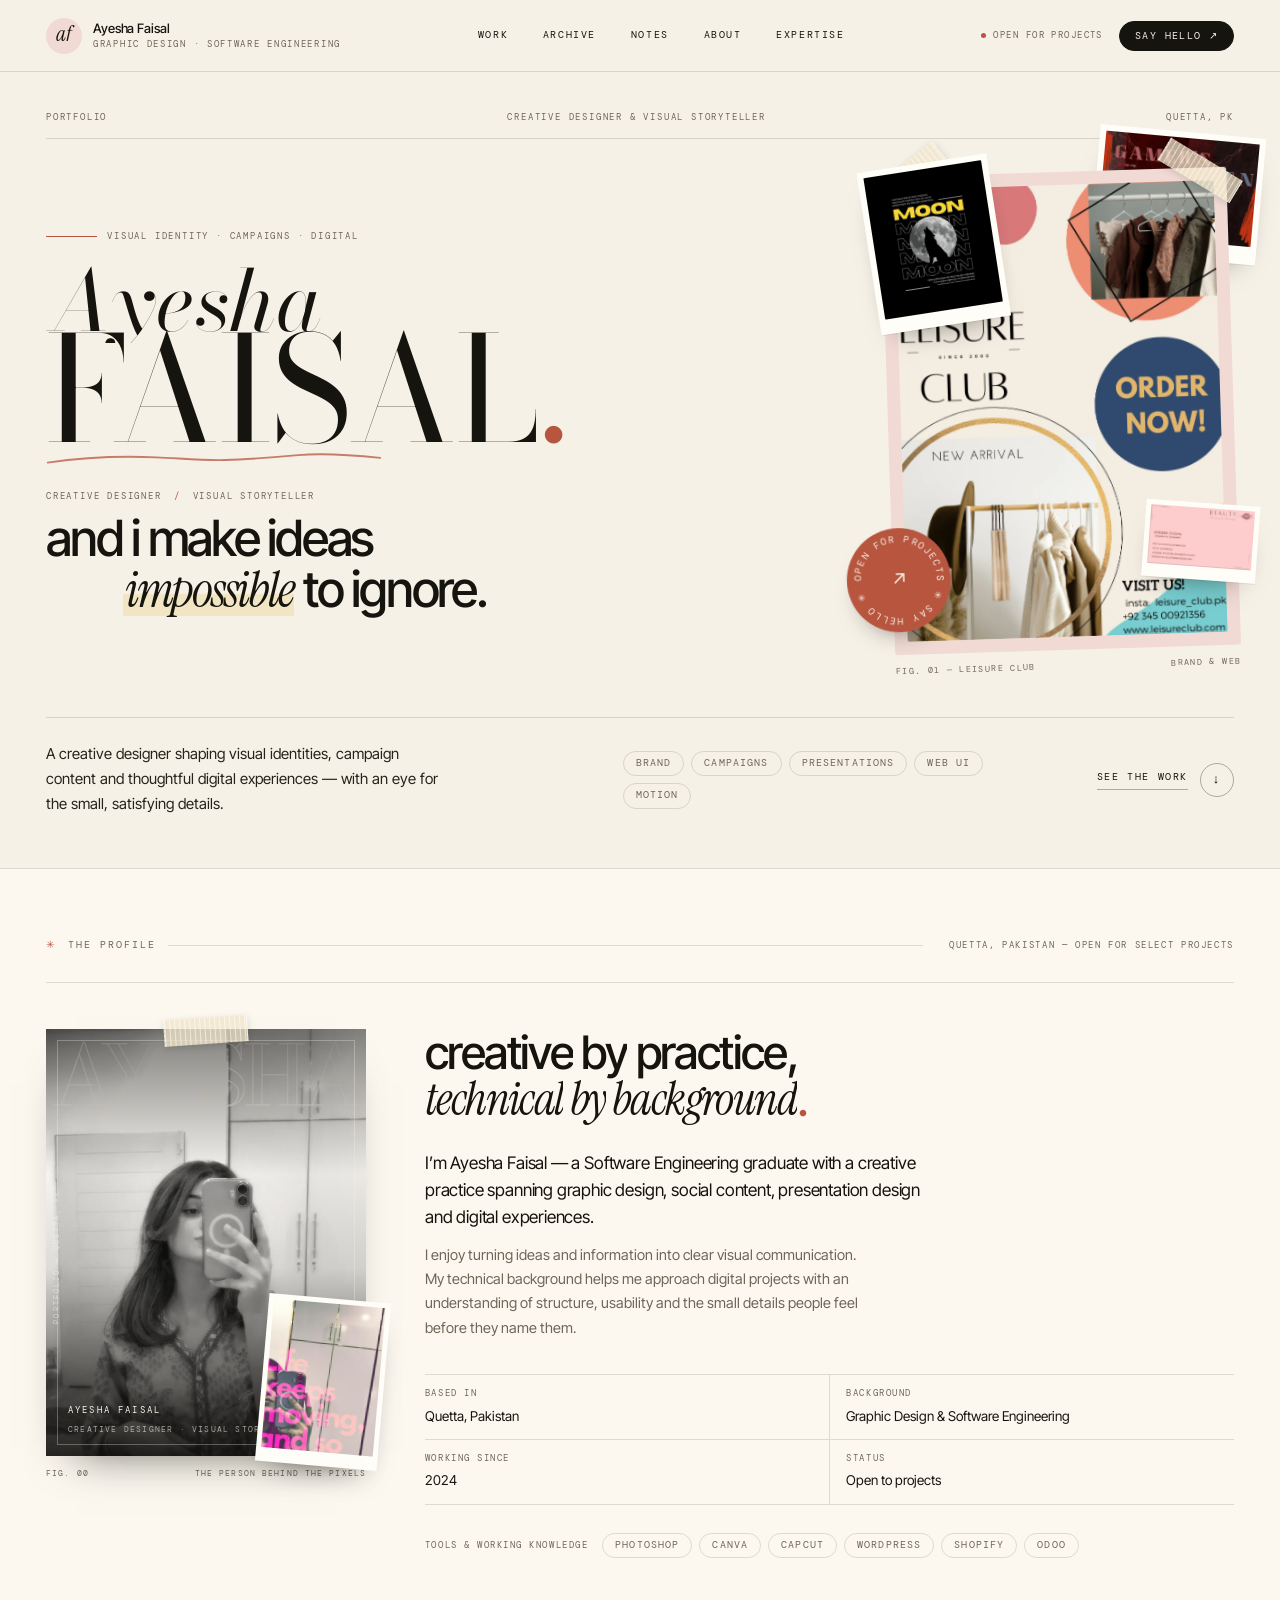
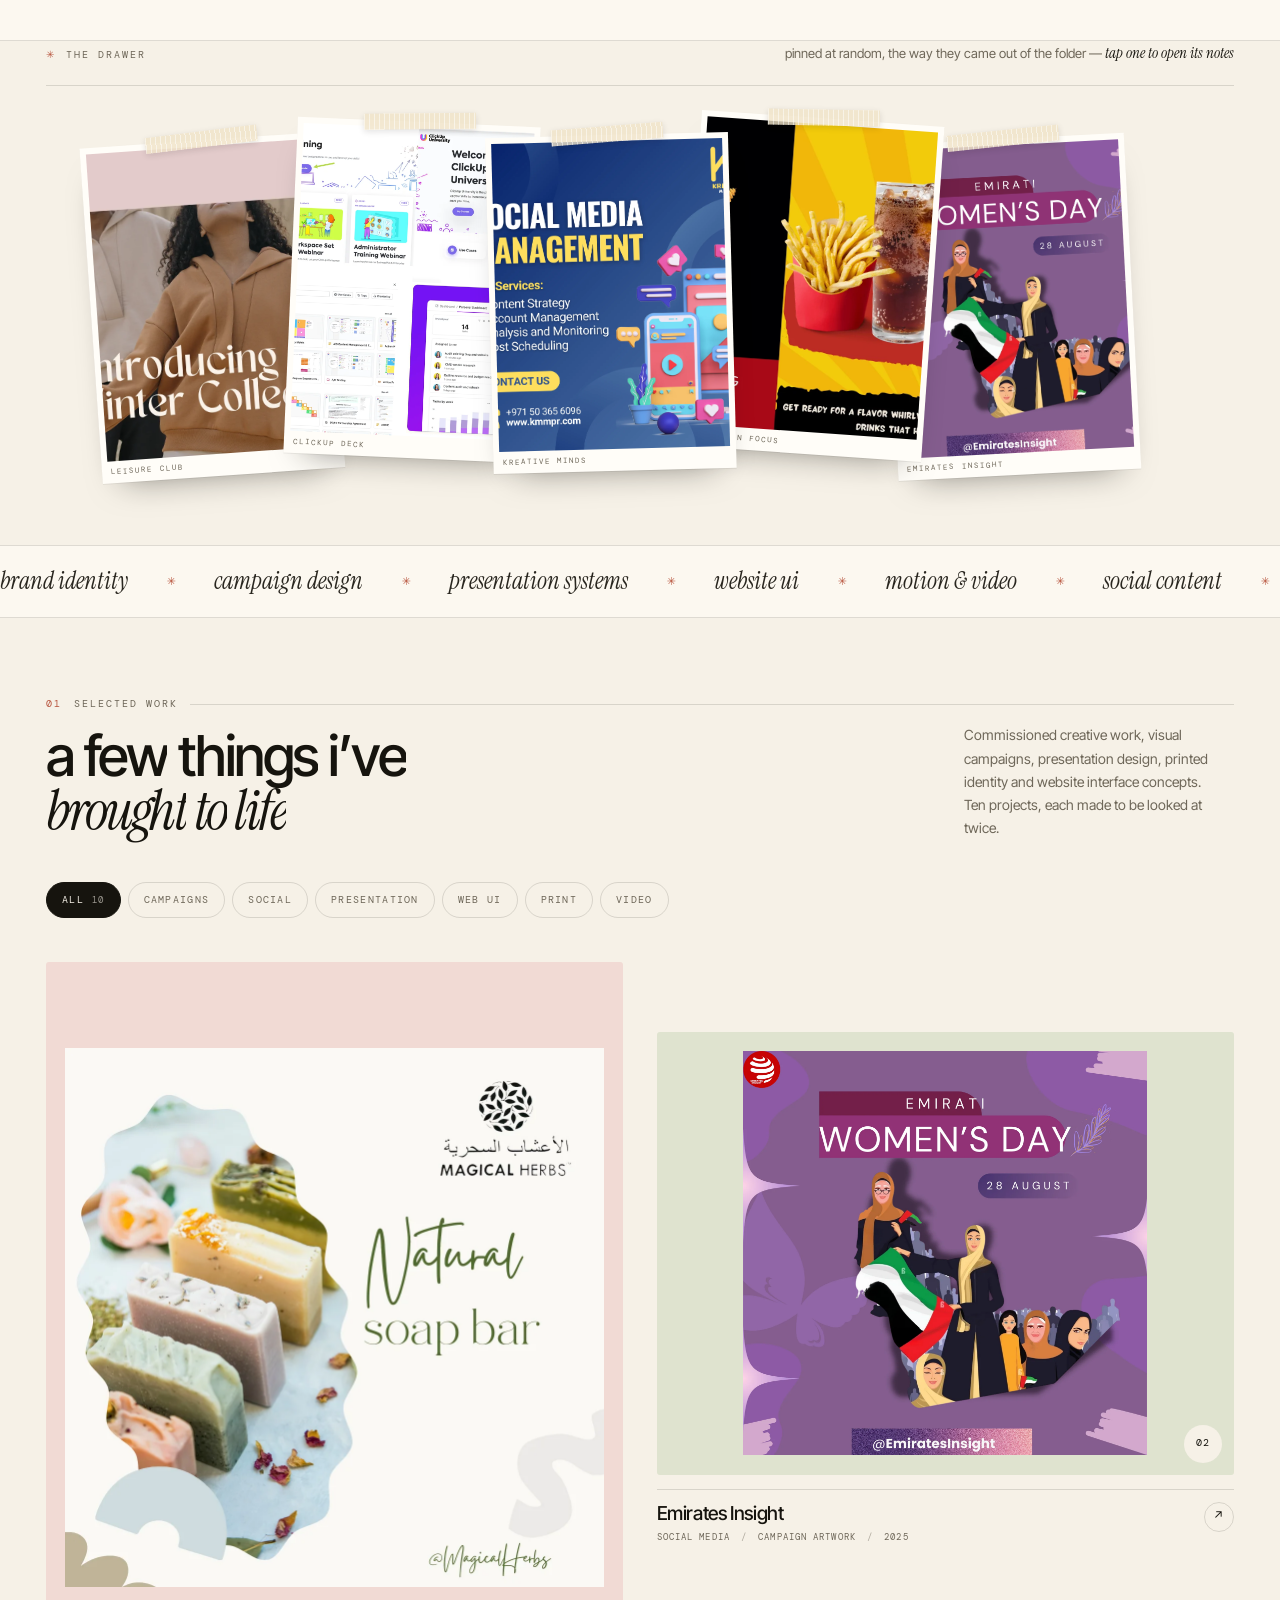
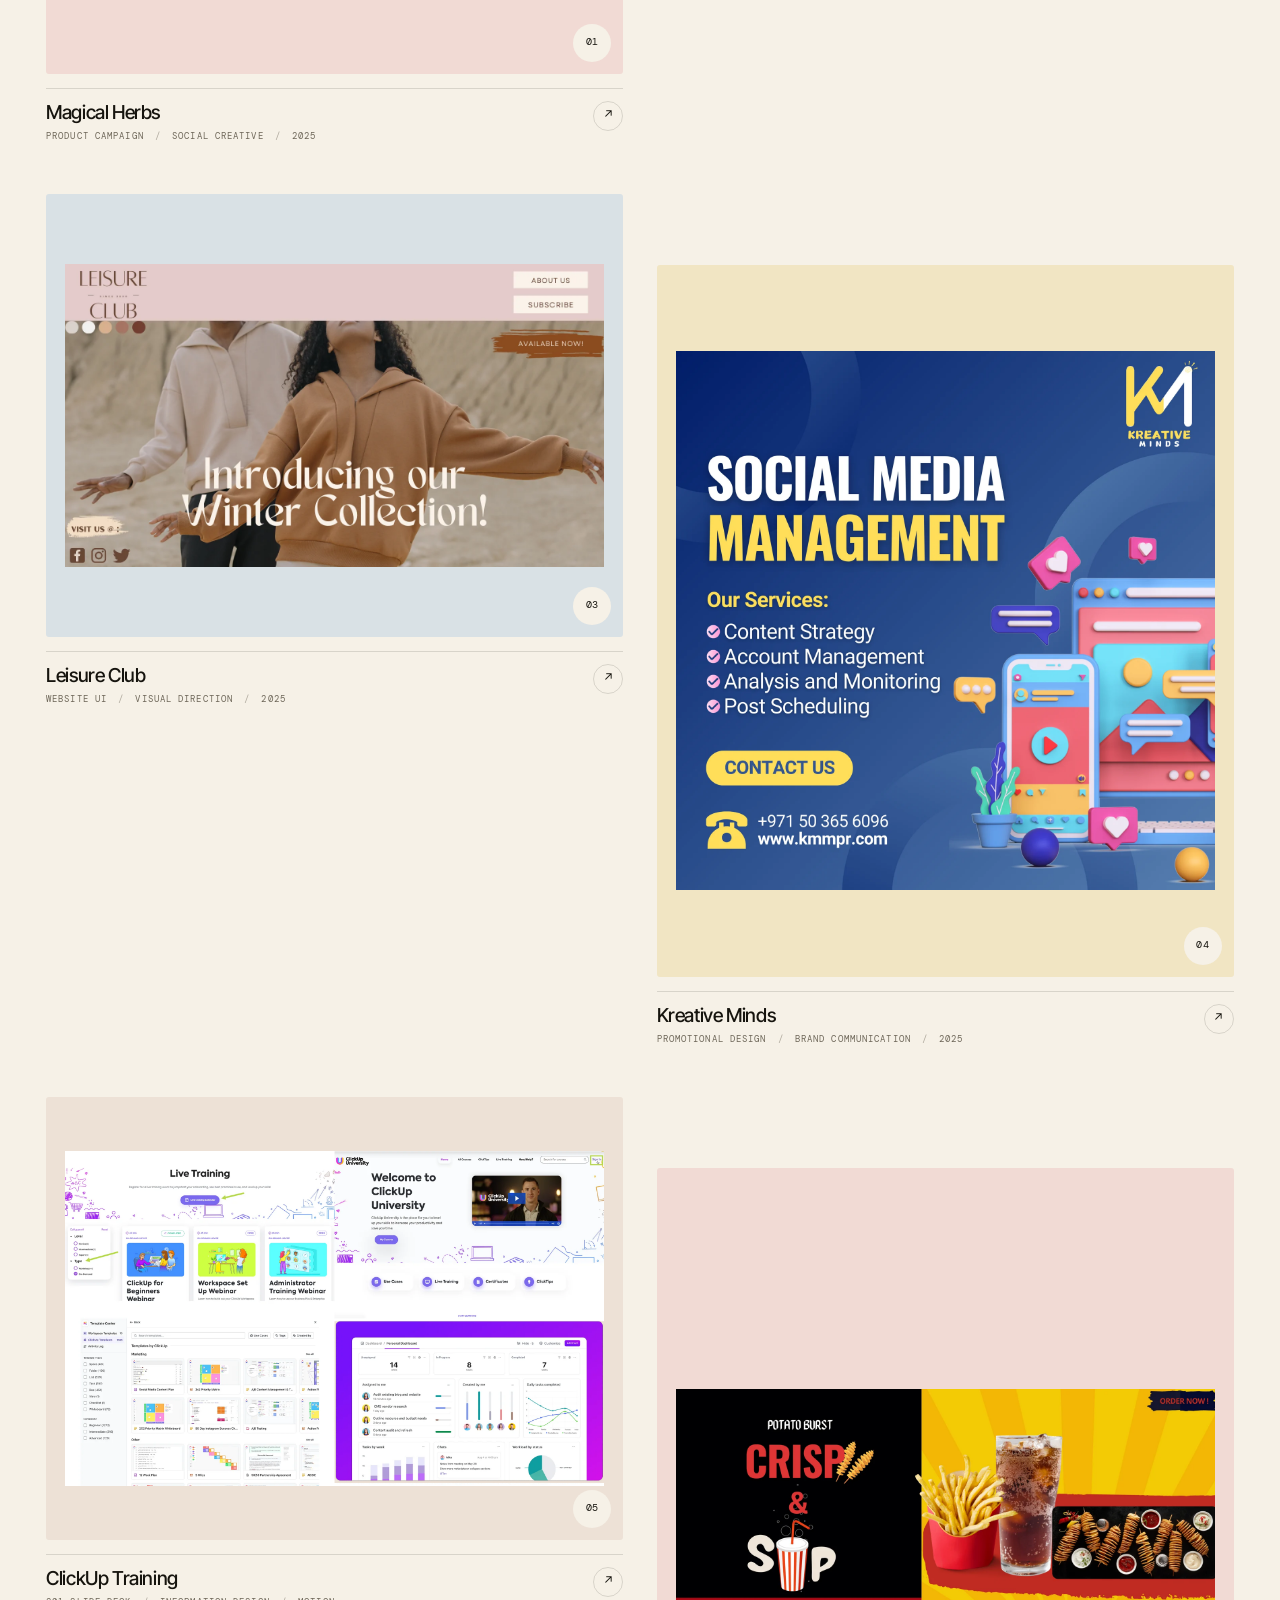
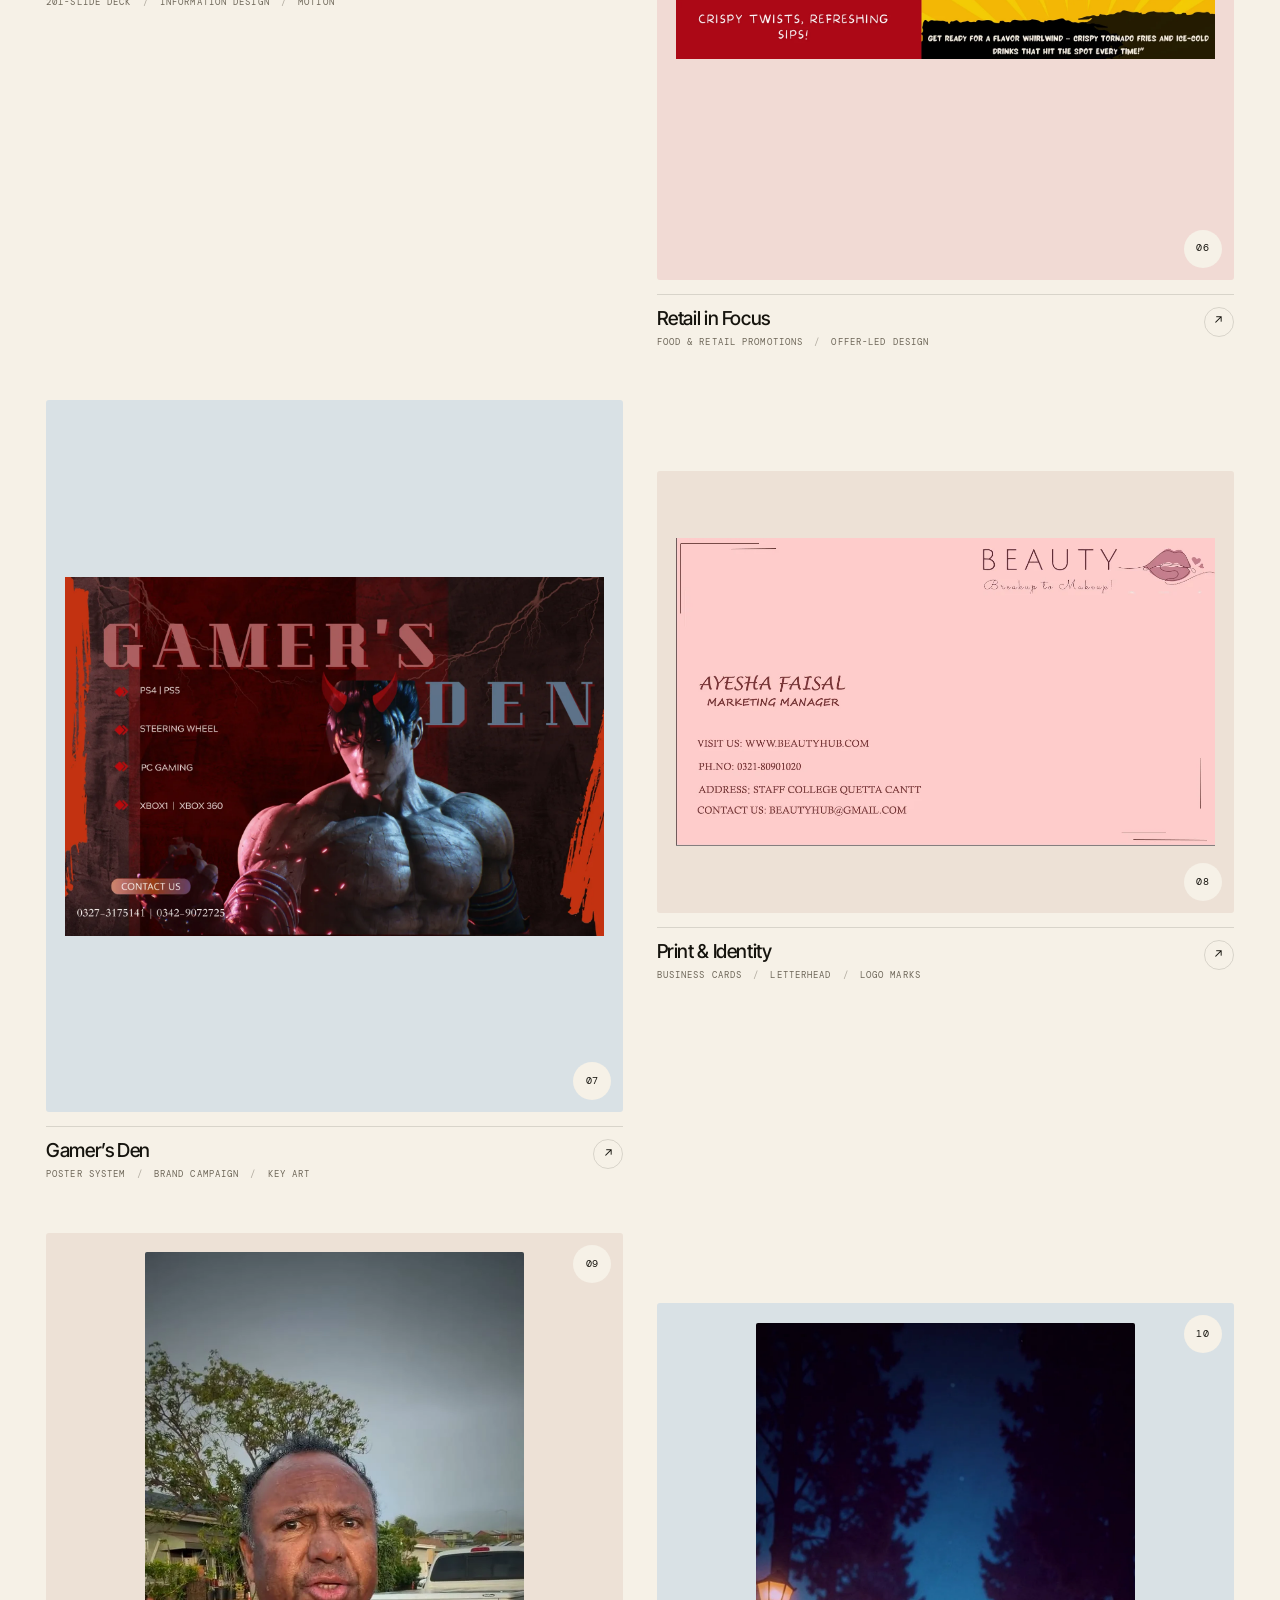
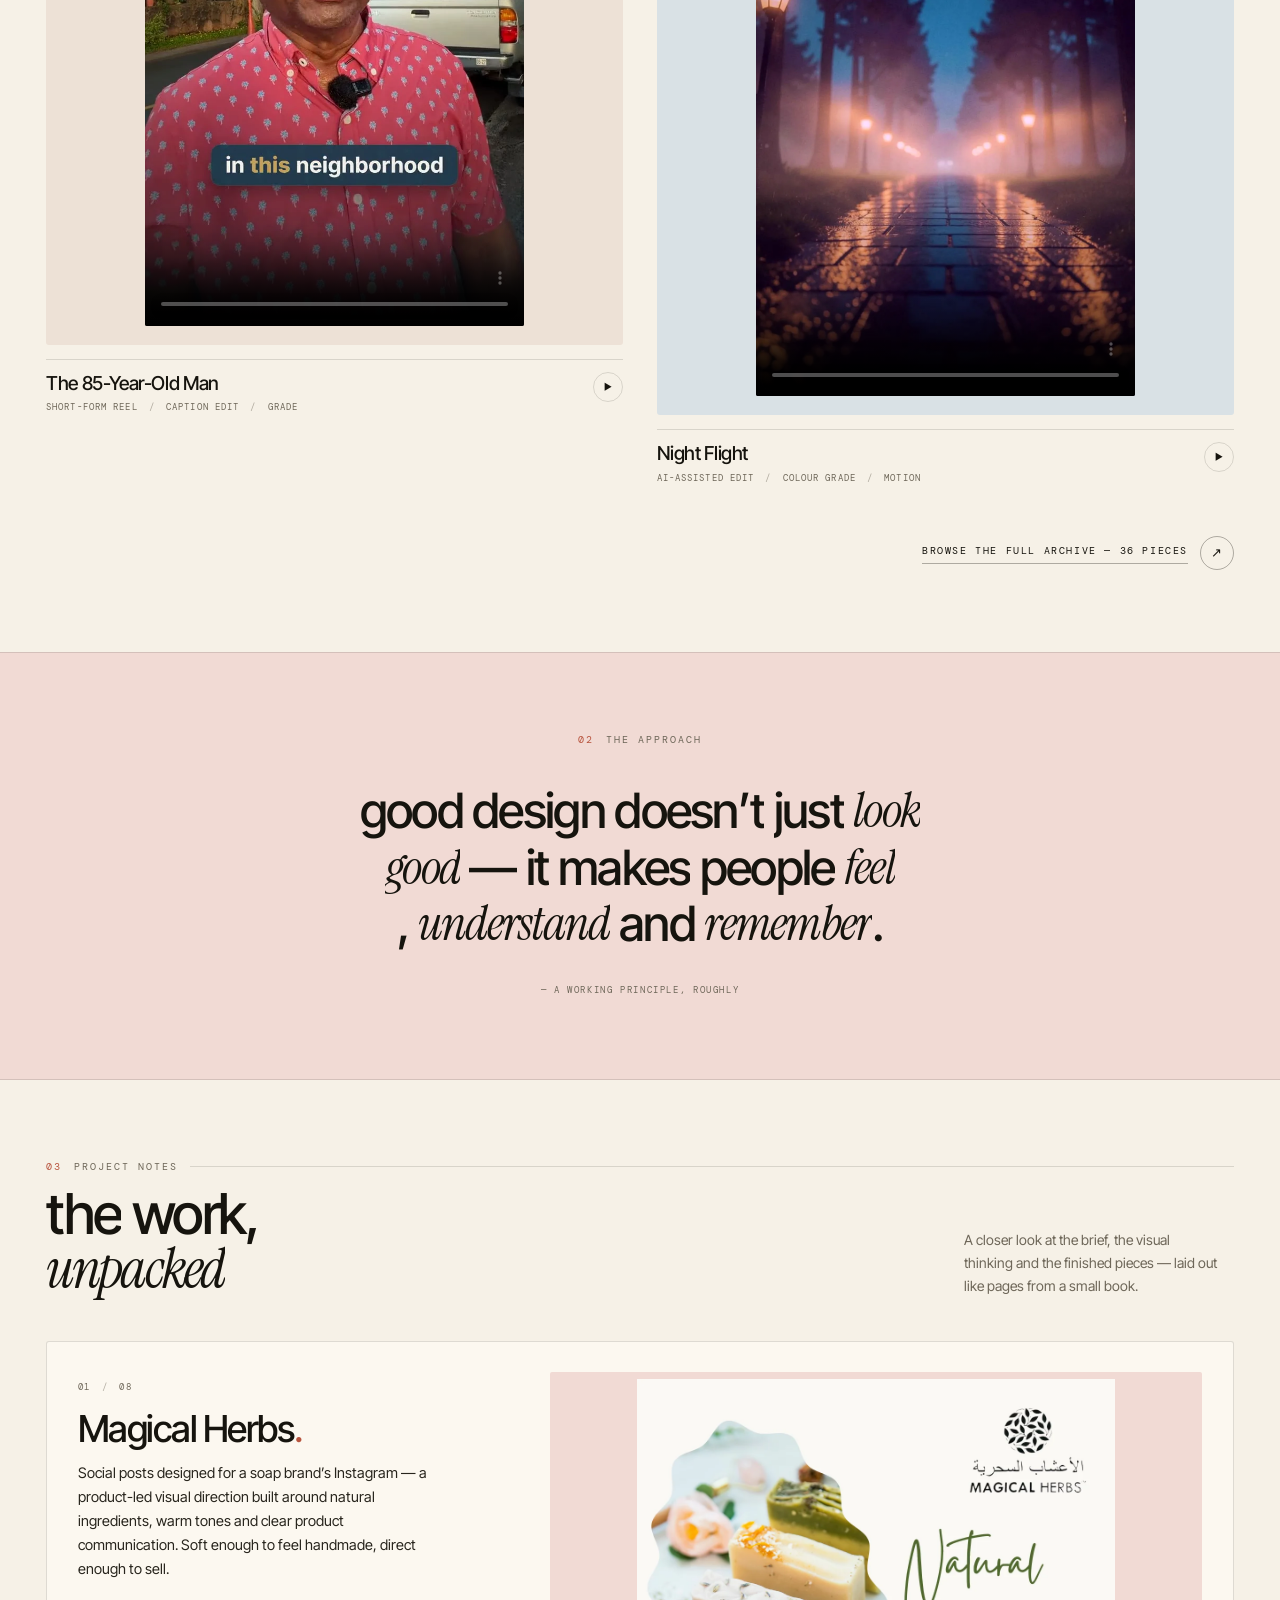
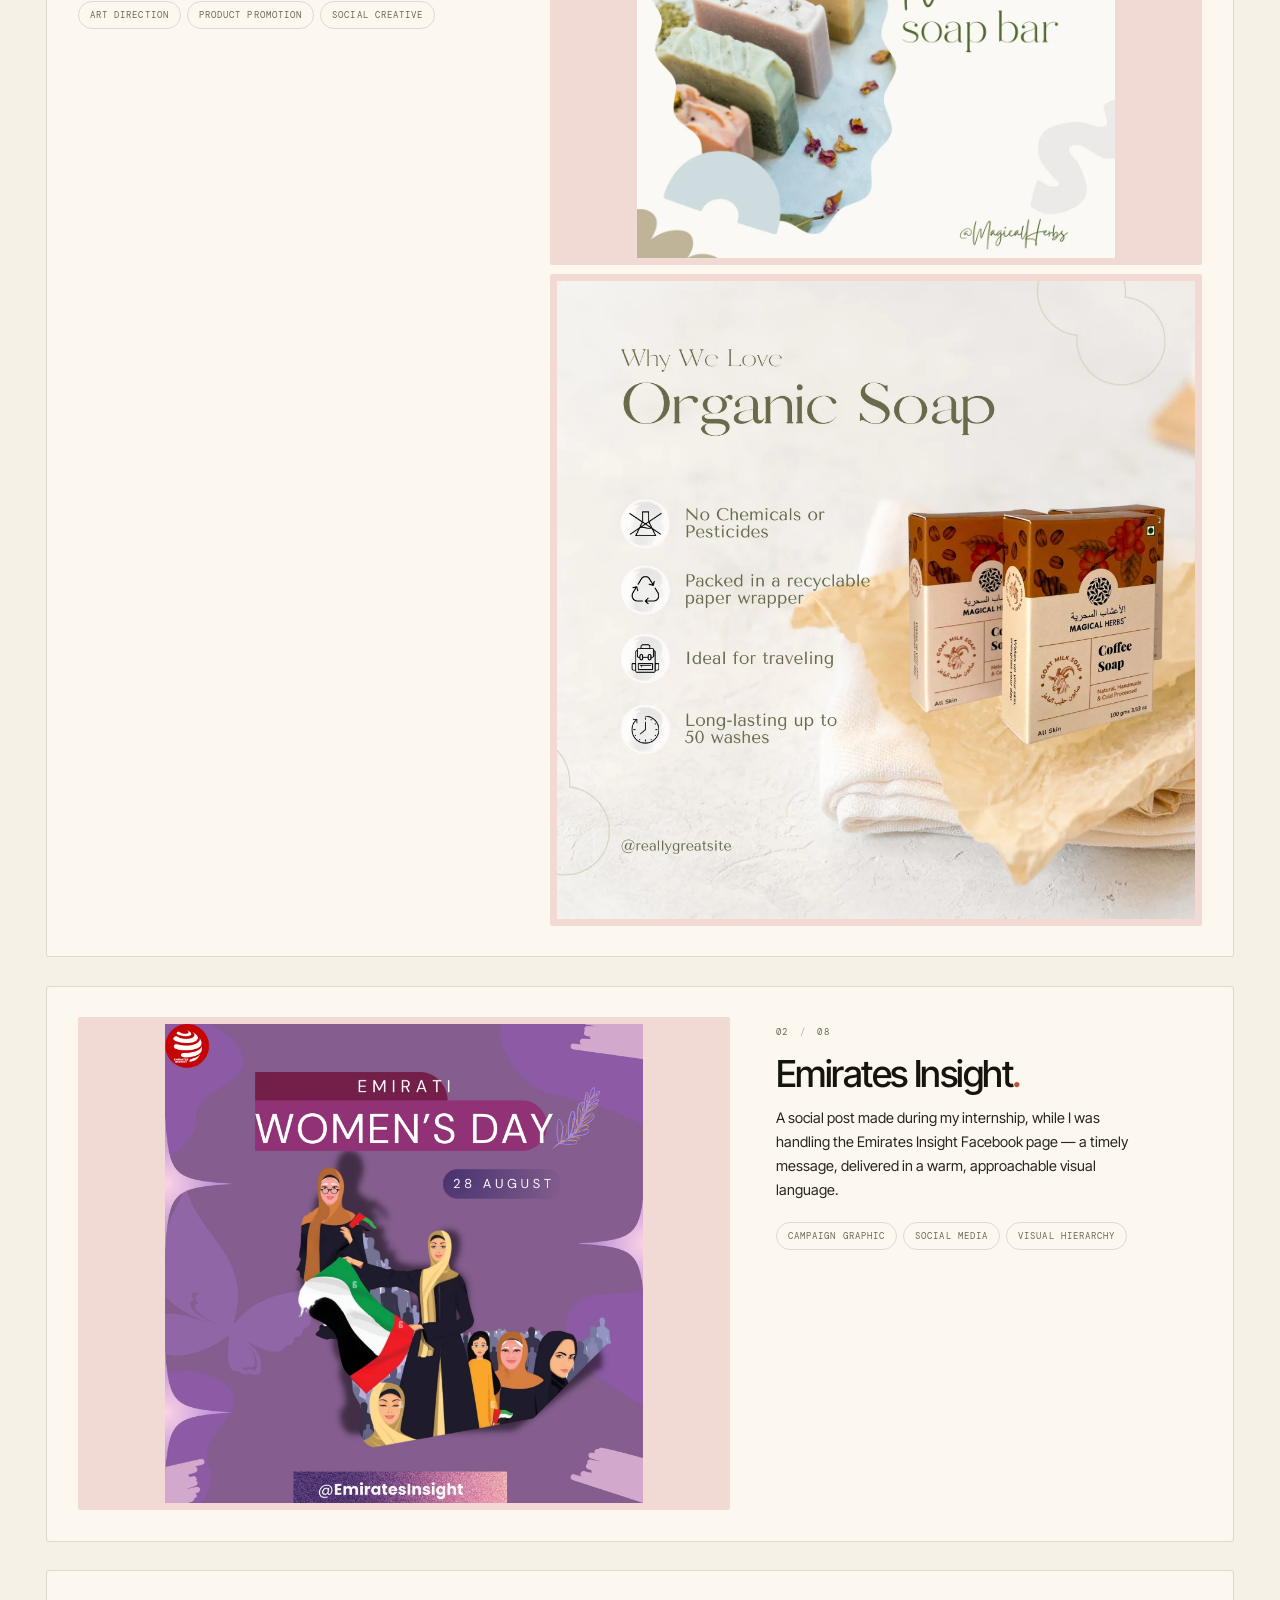
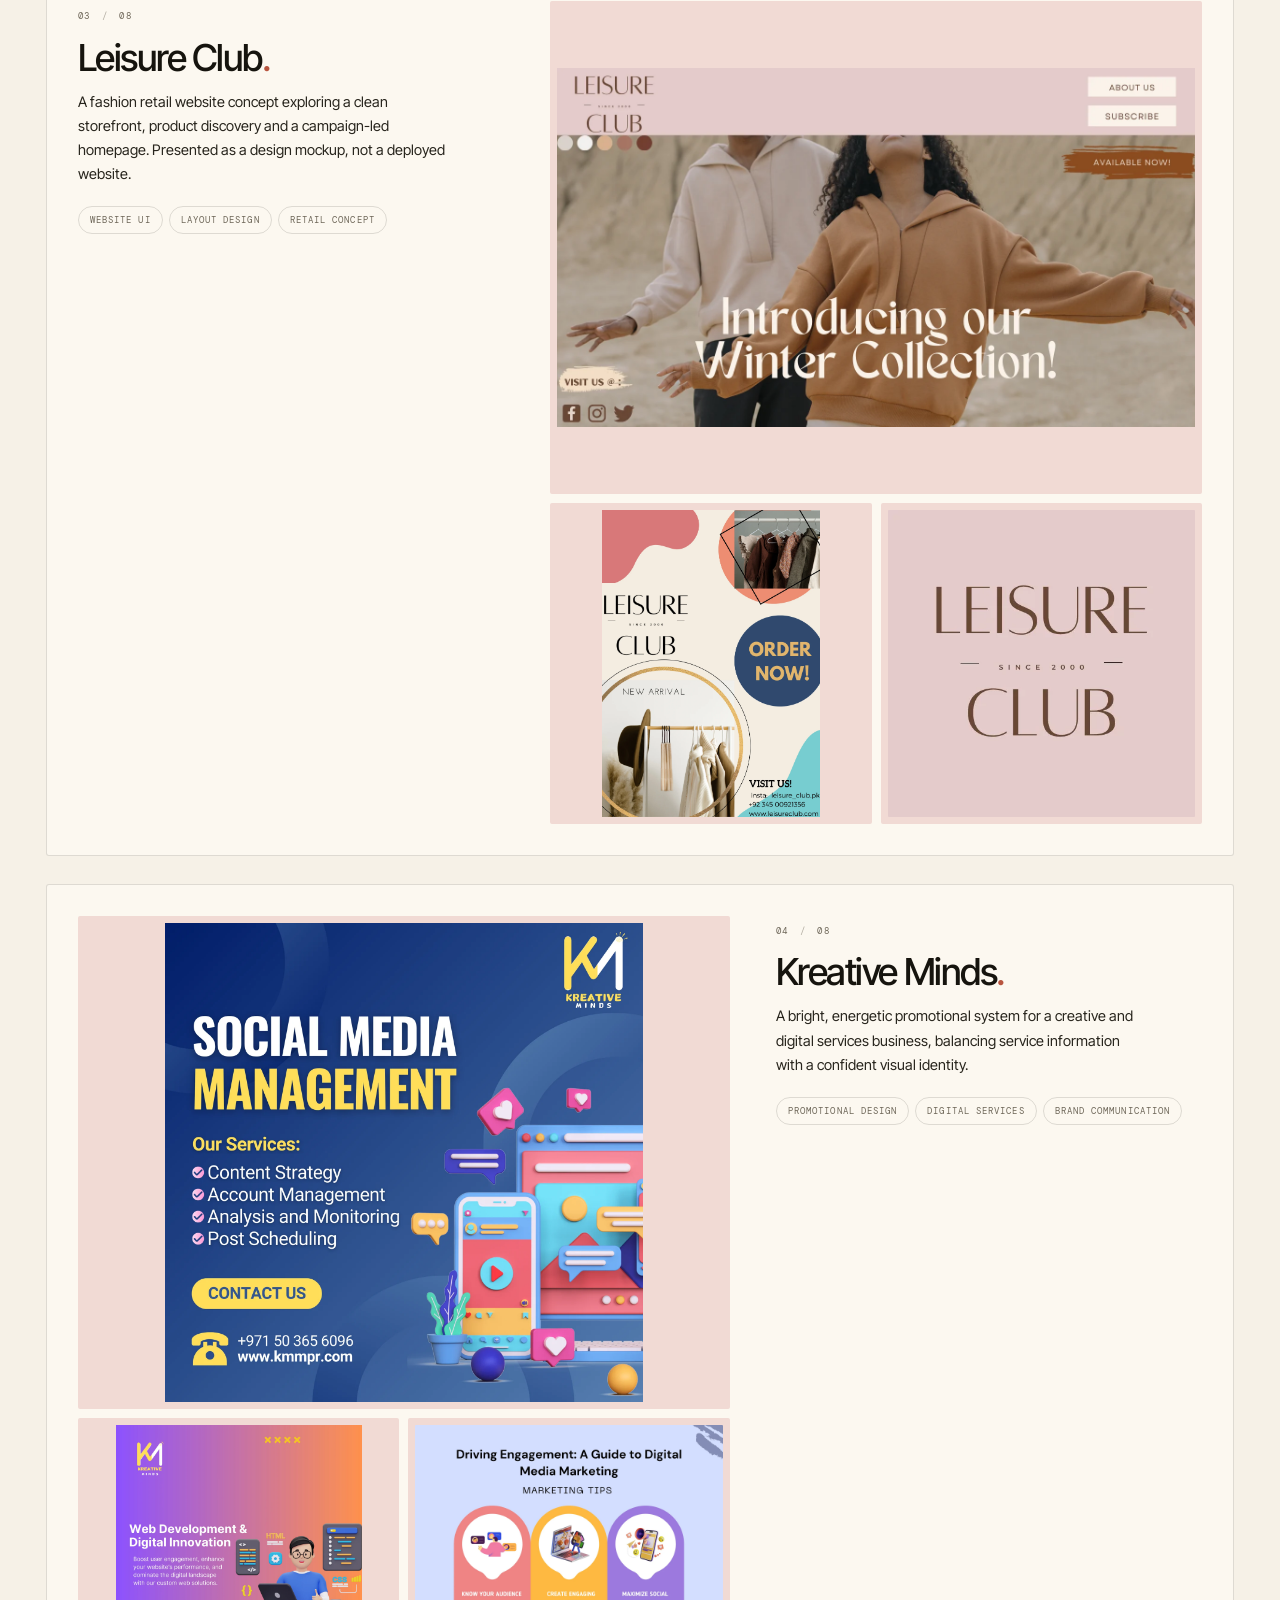
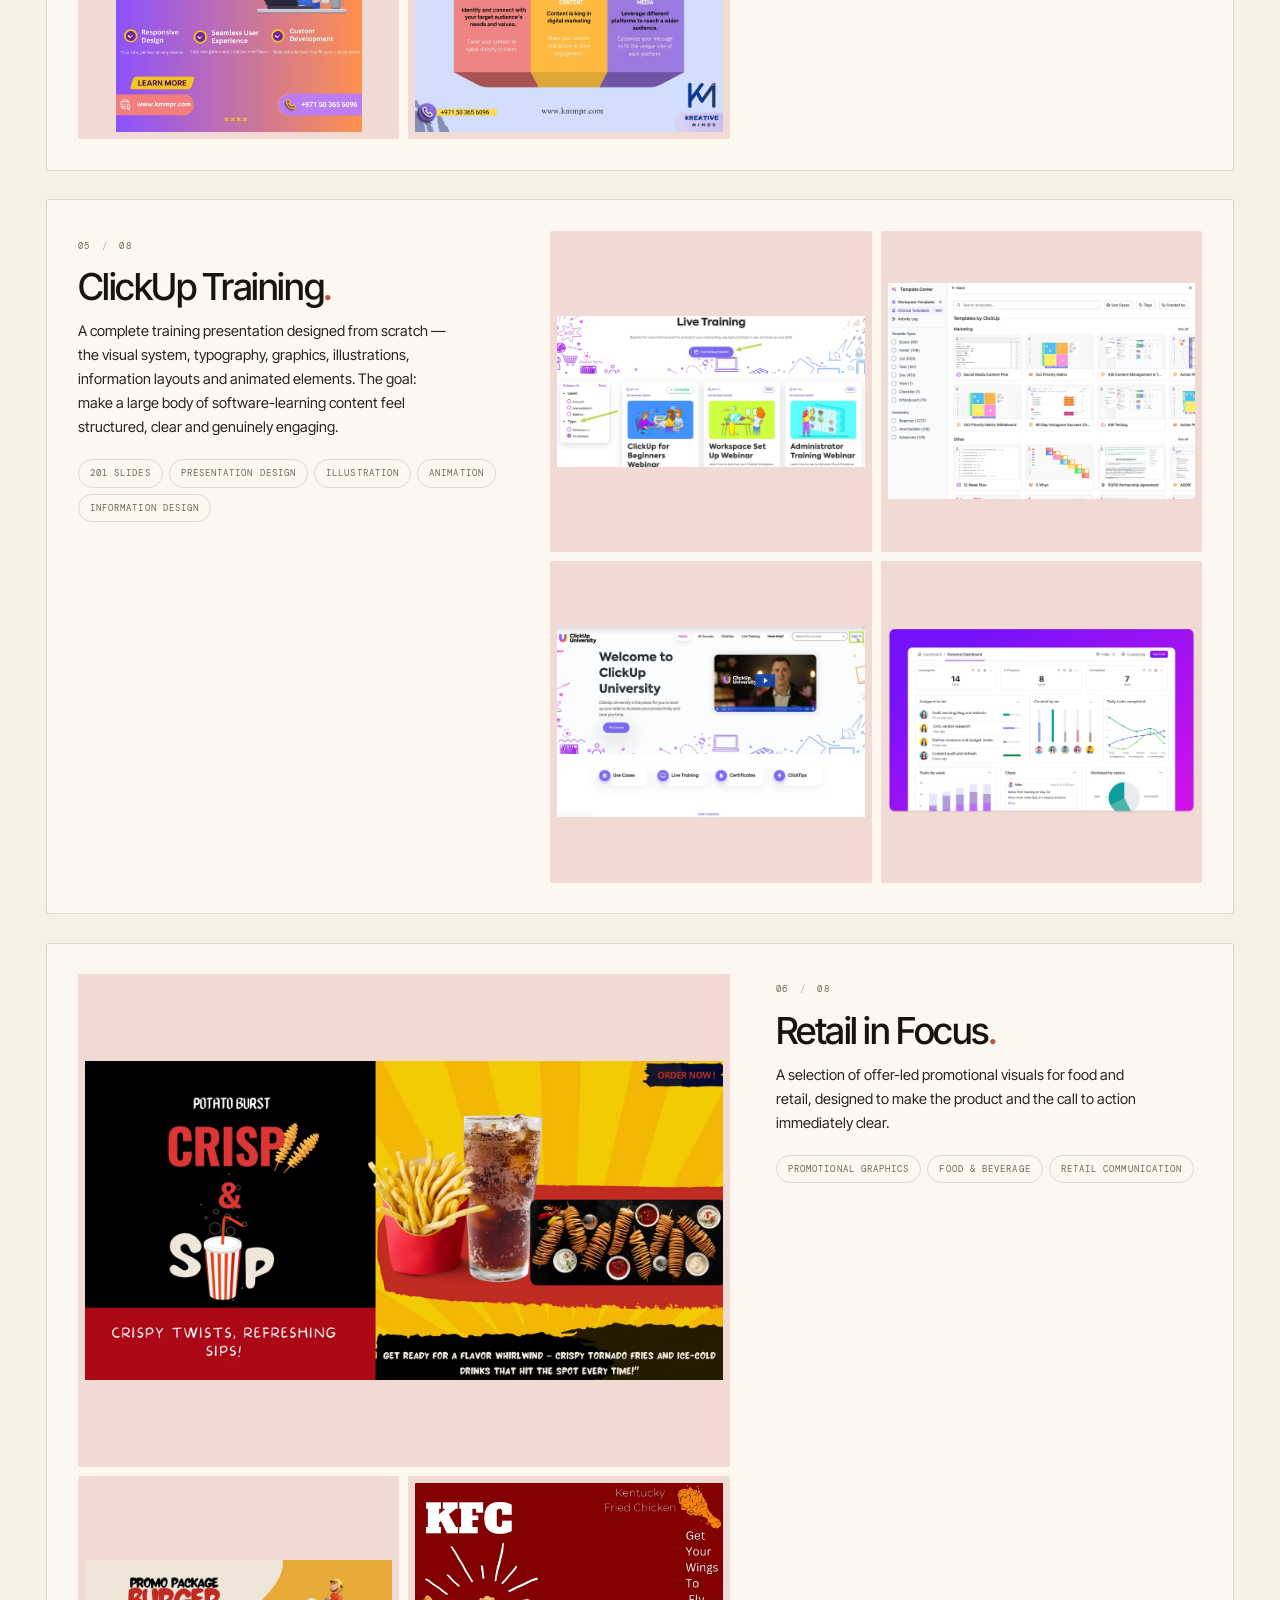
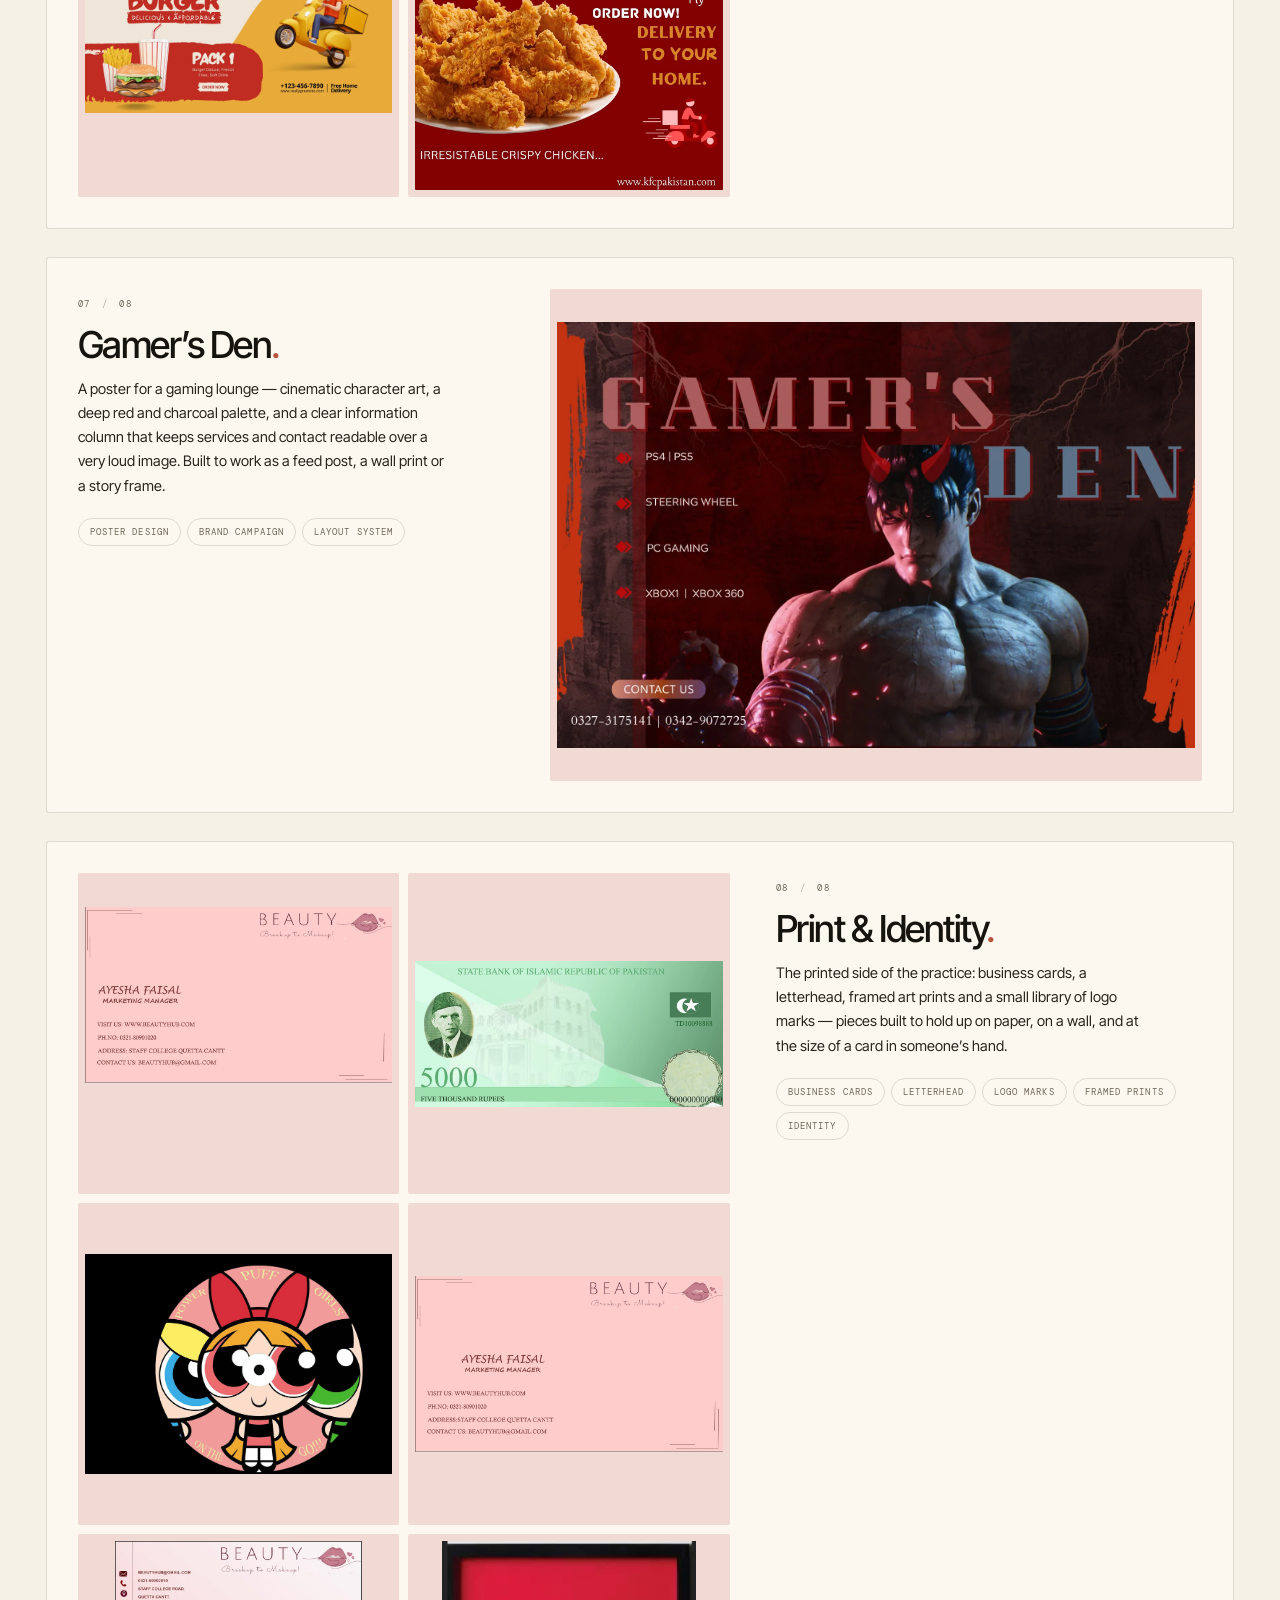
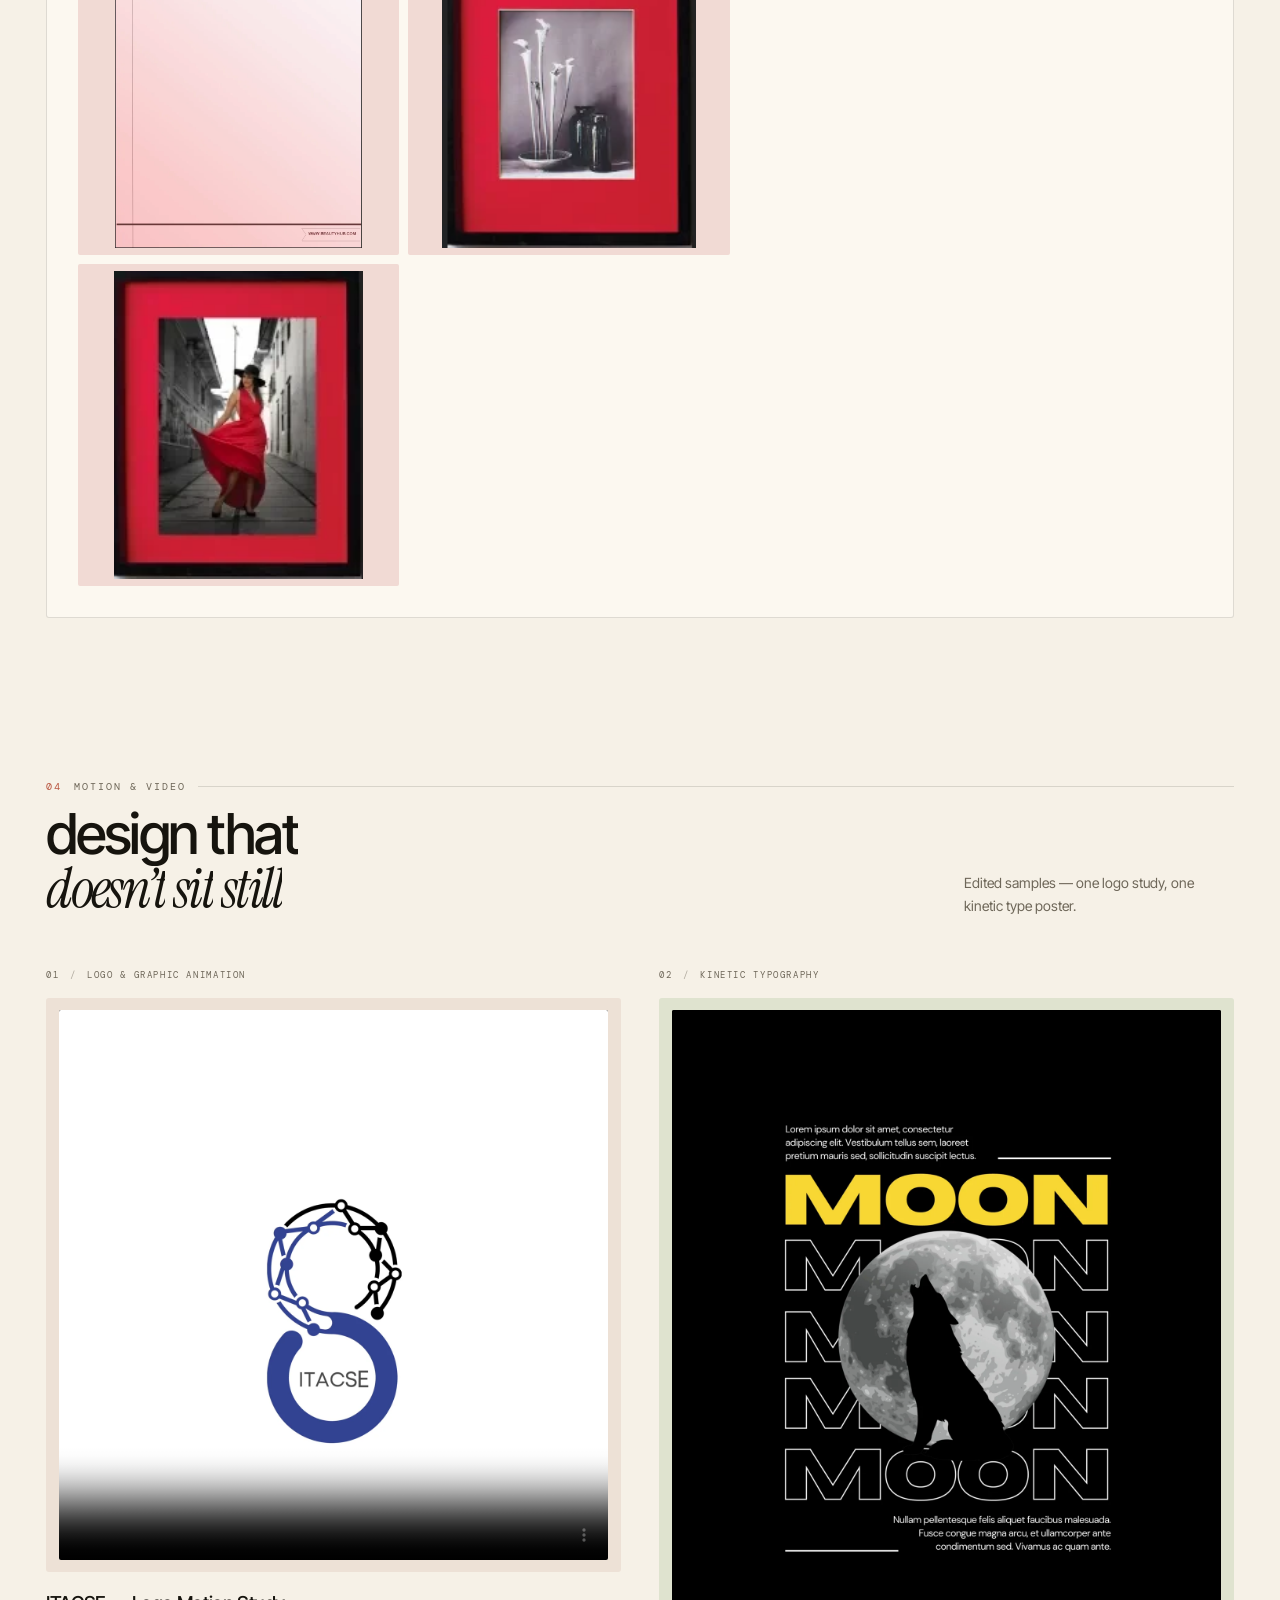
==== commit 60eb0ede: "Add a video category to selected work with the reel and a new AI night-flight edit. The showcase had" ====
--- a/index.html
+++ b/index.html
@@ -15,7 +15,7 @@
 <link rel="preconnect" href="https://fonts.googleapis.com">
 <link rel="preconnect" href="https://fonts.gstatic.com" crossorigin>
 <link href="https://fonts.googleapis.com/css2?family=Bodoni+Moda:ital,wght@0,400;0,500;1,400;1,500&family=DM+Mono:wght@400;500&family=Instrument+Serif:ital@0;1&family=Inter+Tight:wght@300;400;500;600&display=swap" rel="stylesheet">
-<link rel="stylesheet" href="styles.css?v=27">
+<link rel="stylesheet" href="styles.css?v=28">
 <script>document.documentElement.classList.add('js');</script>
 </head>
 <body>
@@ -202,16 +202,17 @@
   <div class="sec-head">
     <p class="kicker"><b>01</b><span>selected work</span></p>
     <h2 class="reveal" data-split>a few things i’ve<br><em>brought to life</em></h2>
-    <p class="sec-note reveal" data-delay="1">Commissioned creative work, visual campaigns, presentation design, printed identity and website interface concepts. Eight projects, each made to be looked at twice.</p>
+    <p class="sec-note reveal" data-delay="1">Commissioned creative work, visual campaigns, presentation design, printed identity and website interface concepts. Ten projects, each made to be looked at twice.</p>
   </div>
 
   <div class="filters" role="group" aria-label="Filter projects">
-    <button class="is-on" data-filter="all">all <small>08</small></button>
+    <button class="is-on" data-filter="all">all <small>10</small></button>
     <button data-filter="campaign">campaigns</button>
     <button data-filter="social">social</button>
     <button data-filter="presentation">presentation</button>
     <button data-filter="web">web ui</button>
     <button data-filter="print">print</button>
+    <button data-filter="video">video</button>
   </div>
 
   <div class="projects">
@@ -340,6 +341,46 @@
           <span class="arrow" aria-hidden="true">↗</span>
         </div>
       </a>
+    </article>
+
+    <article class="project reveal" data-tags="video">
+      <div class="hit">
+        <div class="plate pt-shell">
+          <div class="plate-img ratio-45">
+            <video class="plate-video" controls playsinline preload="metadata" poster="assets/empty-trust-poster.webp">
+              <source src="assets/empty-trust-reel.mp4" type="video/mp4">
+            </video>
+          </div>
+          <span class="badge top">09</span>
+        </div>
+        <div class="p-meta">
+          <div>
+            <h3>The 85-Year-Old Man</h3>
+            <p>short-form reel <i>/</i> caption edit <i>/</i> grade</p>
+          </div>
+          <span class="arrow play" aria-hidden="true">▶</span>
+        </div>
+      </div>
+    </article>
+
+    <article class="project reveal" data-tags="video">
+      <div class="hit">
+        <div class="plate pt-mist">
+          <div class="plate-img ratio-45">
+            <video class="plate-video" controls playsinline preload="metadata" poster="assets/night-flight-poster.webp">
+              <source src="assets/night-flight-ai.mp4" type="video/mp4">
+            </video>
+          </div>
+          <span class="badge top">10</span>
+        </div>
+        <div class="p-meta">
+          <div>
+            <h3>Night Flight</h3>
+            <p>ai-assisted edit <i>/</i> colour grade <i>/</i> motion</p>
+          </div>
+          <span class="arrow play" aria-hidden="true">▶</span>
+        </div>
+      </div>
     </article>
   </div>
 
--- a/styles.css
+++ b/styles.css
@@ -338,6 +338,7 @@
 .plate-img{overflow:hidden;border-radius:2px;background:transparent}
 .ratio-45{aspect-ratio:4/5}
 .ratio-43{aspect-ratio:4/3}
+.plate-video{display:block;height:100%;width:auto;max-width:100%;margin:0 auto;object-fit:contain;border-radius:2px}
 .plate-img img{width:100%;height:100%;object-fit:contain;transition:transform .8s var(--ease)}
 .hit:hover .plate-img img{transform:scale(1.03)}
 
@@ -347,6 +348,7 @@
   display:grid;place-items:center;
   font-family:var(--mono);font-size:9.5px;letter-spacing:.08em;
 }
+.badge.top{top:clamp(5px,1vw,12px);bottom:auto}
 
 .p-meta{
   display:flex;justify-content:space-between;align-items:flex-start;gap:14px;
@@ -364,6 +366,8 @@
   transition:background-color .3s,color .3s,transform .3s,border-color .3s;
 }
 .hit:hover .arrow{background:var(--ink);border-color:var(--ink);color:var(--paper);transform:rotate(45deg)}
+.hit:hover .arrow.play{transform:none}
+.arrow.play{font-size:9px}
 
 /* ---------- statement ------------------------------------- */
 .statement{
